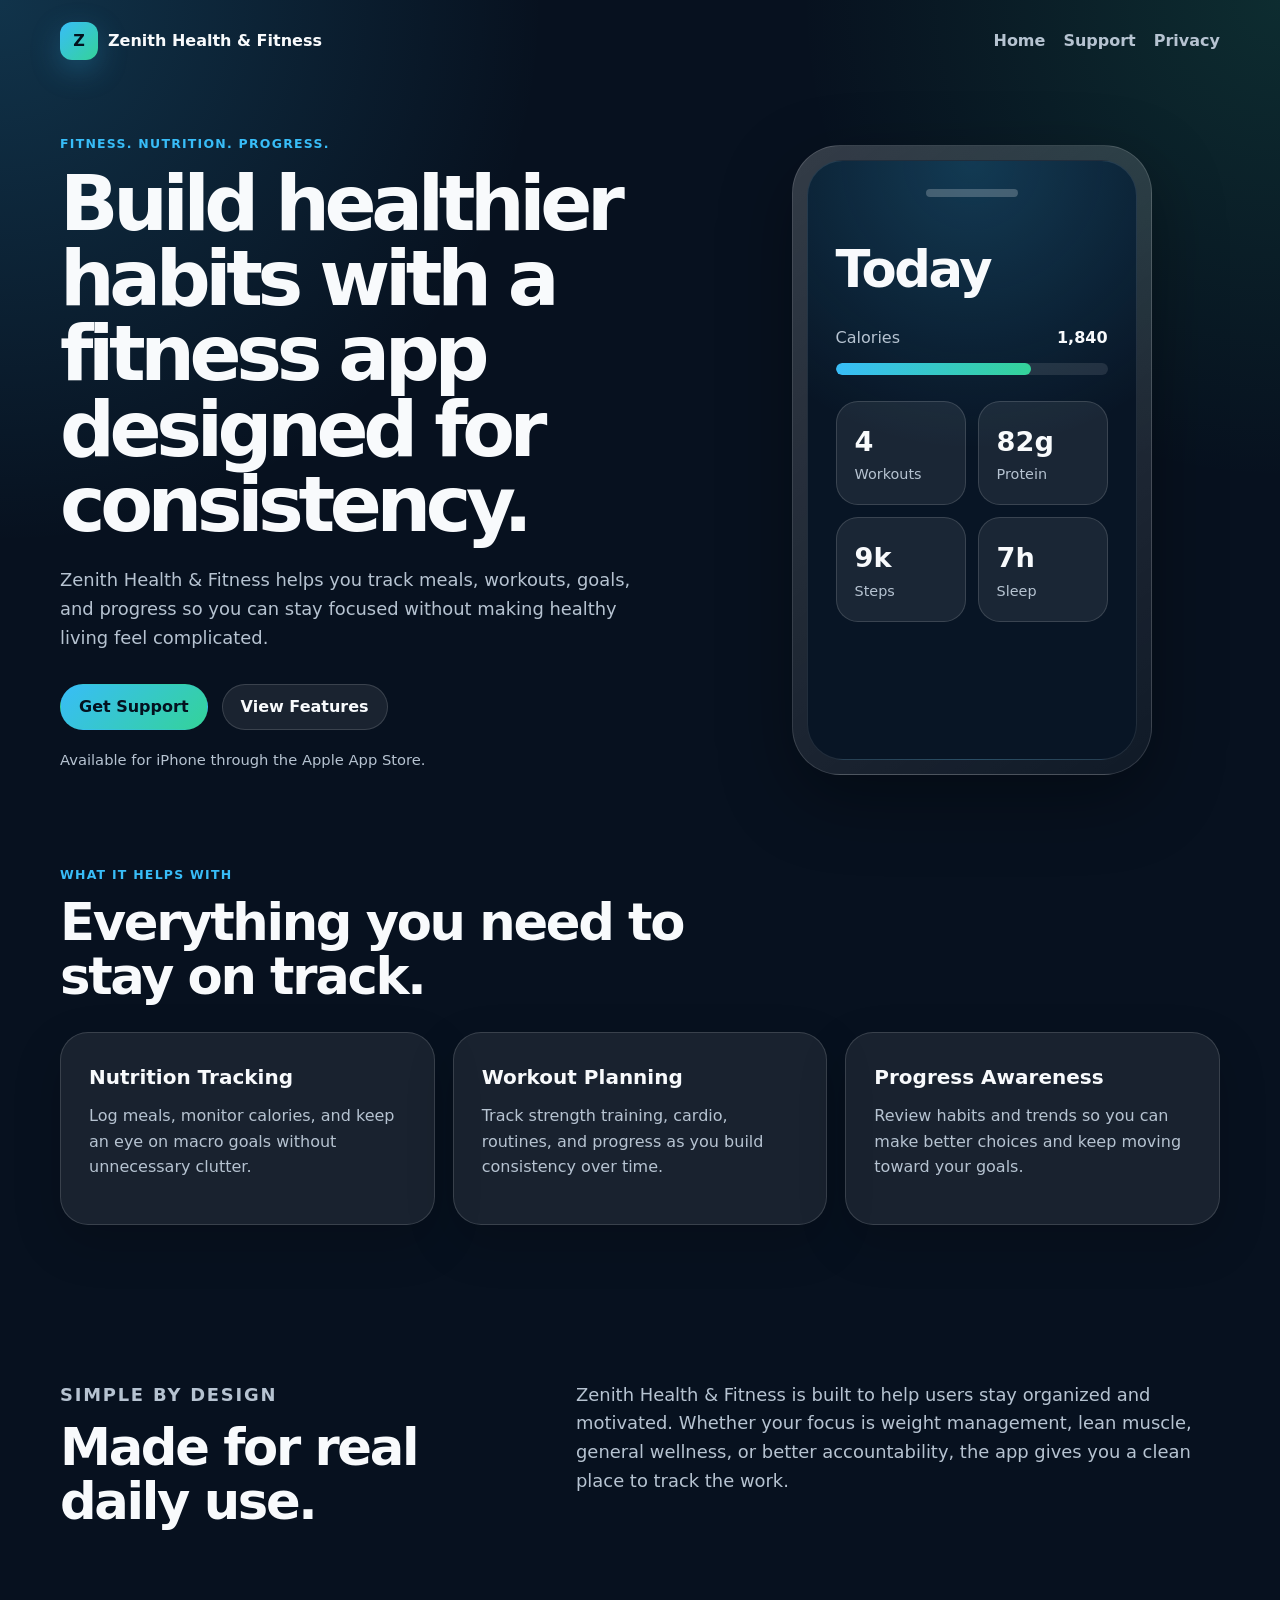
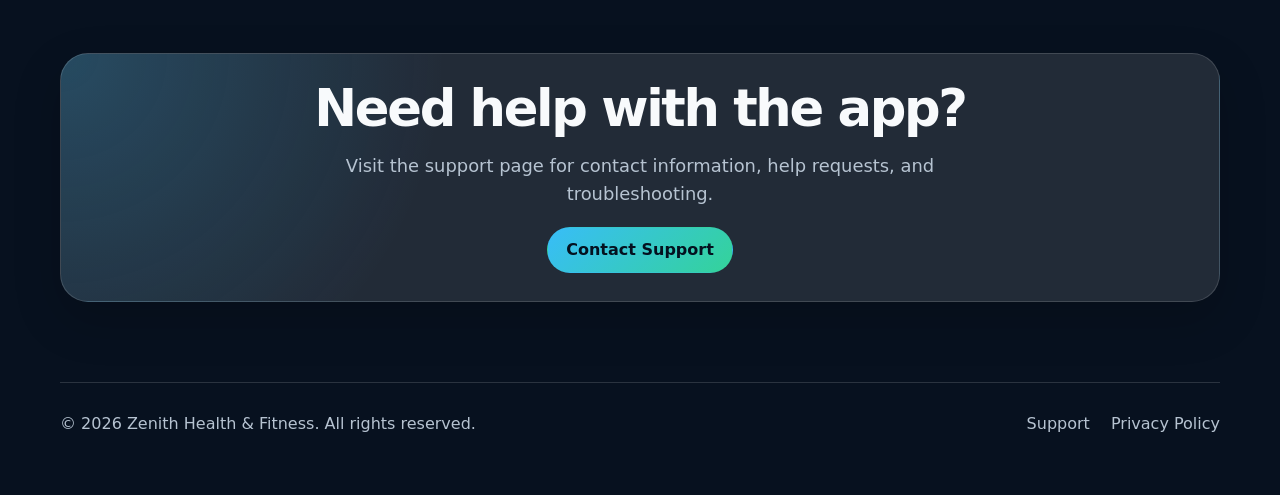
==== index.html @ 16274722 "Add files via upload" ====
<!DOCTYPE html>
<html lang="en">
<head>
  <meta charset="UTF-8" />
  <meta name="viewport" content="width=device-width, initial-scale=1.0" />
  <title>Zenith Health & Fitness | Fitness and Nutrition Tracking App</title>
  <meta name="description" content="Zenith Health & Fitness helps you track meals, workouts, habits, goals, and progress in one clean fitness and nutrition app." />
  <link rel="stylesheet" href="styles.css" />
</head>
<body>
  <header class="site-header">
    <a class="brand" href="index.html">
      <span class="brand-mark">Z</span>
      <span>Zenith Health & Fitness</span>
    </a>

    <nav class="nav">
      <a href="index.html">Home</a>
      <a href="support.html">Support</a>
      <a href="privacy.html">Privacy</a>
    </nav>
  </header>

  <main>
    <section class="hero">
      <div class="hero-content">
        <p class="eyebrow">Fitness. Nutrition. Progress.</p>
        <h1>Build healthier habits with a fitness app designed for consistency.</h1>
        <p class="hero-copy">
          Zenith Health & Fitness helps you track meals, workouts, goals, and progress so you can stay focused without making healthy living feel complicated.
        </p>

        <div class="hero-actions">
          <a class="button primary" href="support.html">Get Support</a>
          <a class="button secondary" href="#features">View Features</a>
        </div>

        <p class="small-note">Available for iPhone through the Apple App Store.</p>
      </div>

      <div class="hero-card">
        <div class="phone-frame">
          <div class="phone-screen">
            <div class="app-topbar"></div>
            <h2>Today</h2>
            <div class="metric-row">
              <span>Calories</span>
              <strong>1,840</strong>
            </div>
            <div class="progress-bar"><span style="width:72%"></span></div>
            <div class="metric-grid">
              <div><strong>4</strong><span>Workouts</span></div>
              <div><strong>82g</strong><span>Protein</span></div>
              <div><strong>9k</strong><span>Steps</span></div>
              <div><strong>7h</strong><span>Sleep</span></div>
            </div>
          </div>
        </div>
      </div>
    </section>

    <section id="features" class="section">
      <div class="section-heading">
        <p class="eyebrow">What it helps with</p>
        <h2>Everything you need to stay on track.</h2>
      </div>

      <div class="cards three">
        <article class="card">
          <h3>Nutrition Tracking</h3>
          <p>Log meals, monitor calories, and keep an eye on macro goals without unnecessary clutter.</p>
        </article>

        <article class="card">
          <h3>Workout Planning</h3>
          <p>Track strength training, cardio, routines, and progress as you build consistency over time.</p>
        </article>

        <article class="card">
          <h3>Progress Awareness</h3>
          <p>Review habits and trends so you can make better choices and keep moving toward your goals.</p>
        </article>
      </div>
    </section>

    <section class="section split">
      <div>
        <p class="eyebrow">Simple by design</p>
        <h2>Made for real daily use.</h2>
      </div>
      <p>
        Zenith Health & Fitness is built to help users stay organized and motivated. Whether your focus is weight management, lean muscle, general wellness, or better accountability, the app gives you a clean place to track the work.
      </p>
    </section>

    <section class="cta">
      <h2>Need help with the app?</h2>
      <p>Visit the support page for contact information, help requests, and troubleshooting.</p>
      <a class="button primary" href="support.html">Contact Support</a>
    </section>
  </main>

  <footer class="site-footer">
    <p>© 2026 Zenith Health & Fitness. All rights reserved.</p>
    <div>
      <a href="support.html">Support</a>
      <a href="privacy.html">Privacy Policy</a>
    </div>
  </footer>
</body>
</html>
---- styles.css ----
:root {
  --bg: #07111f;
  --bg-soft: #0d1b2d;
  --panel: rgba(255, 255, 255, 0.075);
  --panel-strong: rgba(255, 255, 255, 0.11);
  --text: #f8fafc;
  --muted: #b6c3d1;
  --line: rgba(255, 255, 255, 0.14);
  --accent: #38bdf8;
  --accent-strong: #0ea5e9;
  --green: #34d399;
  --shadow: 0 24px 70px rgba(0, 0, 0, 0.35);
}

* {
  box-sizing: border-box;
}

html {
  scroll-behavior: smooth;
}

body {
  margin: 0;
  font-family: Inter, ui-sans-serif, system-ui, -apple-system, BlinkMacSystemFont, "Segoe UI", sans-serif;
  background:
    radial-gradient(circle at top left, rgba(56, 189, 248, 0.2), transparent 34rem),
    radial-gradient(circle at top right, rgba(52, 211, 153, 0.14), transparent 30rem),
    var(--bg);
  color: var(--text);
  line-height: 1.6;
}

a {
  color: inherit;
}

.site-header {
  width: min(1160px, calc(100% - 32px));
  margin: 0 auto;
  padding: 22px 0;
  display: flex;
  justify-content: space-between;
  align-items: center;
}

.brand {
  display: inline-flex;
  align-items: center;
  gap: 10px;
  font-weight: 800;
  text-decoration: none;
}

.brand-mark {
  width: 38px;
  height: 38px;
  display: grid;
  place-items: center;
  border-radius: 12px;
  background: linear-gradient(135deg, var(--accent), var(--green));
  color: #03111d;
  box-shadow: 0 10px 30px rgba(56, 189, 248, 0.25);
}

.nav {
  display: flex;
  align-items: center;
  gap: 18px;
}

.nav a {
  color: var(--muted);
  text-decoration: none;
  font-weight: 650;
}

.nav a:hover {
  color: var(--text);
}

.hero {
  width: min(1160px, calc(100% - 32px));
  margin: 52px auto 0;
  min-height: 640px;
  display: grid;
  grid-template-columns: 1.1fr 0.9fr;
  gap: 56px;
  align-items: center;
}

.eyebrow {
  margin: 0 0 12px;
  color: var(--accent);
  font-weight: 800;
  letter-spacing: 0.1em;
  text-transform: uppercase;
  font-size: 0.78rem;
}

h1,
h2,
h3,
p {
  margin-top: 0;
}

h1 {
  font-size: clamp(2.6rem, 6vw, 5rem);
  line-height: 0.98;
  letter-spacing: -0.07em;
  margin-bottom: 24px;
}

h2 {
  font-size: clamp(2rem, 4vw, 3.2rem);
  line-height: 1.05;
  letter-spacing: -0.045em;
  margin-bottom: 16px;
}

h3 {
  font-size: 1.25rem;
  margin-bottom: 10px;
}

.hero-copy,
.page-header p,
.split p,
.cta p {
  color: var(--muted);
  font-size: 1.12rem;
  max-width: 680px;
}

.hero-actions {
  display: flex;
  gap: 14px;
  flex-wrap: wrap;
  margin: 32px 0 18px;
}

.button {
  display: inline-flex;
  align-items: center;
  justify-content: center;
  min-height: 46px;
  padding: 0 18px;
  border-radius: 999px;
  text-decoration: none;
  font-weight: 800;
  border: 1px solid transparent;
}

.button.primary {
  background: linear-gradient(135deg, var(--accent), var(--green));
  color: #04111f;
}

.button.secondary {
  background: rgba(255, 255, 255, 0.08);
  border-color: var(--line);
  color: var(--text);
}

.small-note {
  color: var(--muted);
  font-size: 0.92rem;
}

.hero-card {
  display: flex;
  justify-content: center;
}

.phone-frame {
  width: min(360px, 100%);
  border-radius: 48px;
  padding: 14px;
  background: linear-gradient(145deg, rgba(255,255,255,0.18), rgba(255,255,255,0.04));
  border: 1px solid var(--line);
  box-shadow: var(--shadow);
}

.phone-screen {
  min-height: 600px;
  border-radius: 36px;
  padding: 28px;
  background:
    radial-gradient(circle at top, rgba(56, 189, 248, 0.22), transparent 18rem),
    #081525;
  border: 1px solid rgba(255, 255, 255, 0.1);
}

.app-topbar {
  width: 92px;
  height: 8px;
  border-radius: 999px;
  margin: 0 auto 46px;
  background: rgba(255, 255, 255, 0.22);
}

.metric-row {
  display: flex;
  justify-content: space-between;
  color: var(--muted);
  margin-top: 28px;
}

.metric-row strong {
  color: var(--text);
}

.progress-bar {
  height: 12px;
  border-radius: 999px;
  overflow: hidden;
  background: rgba(255, 255, 255, 0.1);
  margin: 12px 0 26px;
}

.progress-bar span {
  display: block;
  height: 100%;
  border-radius: inherit;
  background: linear-gradient(90deg, var(--accent), var(--green));
}

.metric-grid {
  display: grid;
  grid-template-columns: repeat(2, 1fr);
  gap: 12px;
}

.metric-grid div {
  background: rgba(255, 255, 255, 0.075);
  border: 1px solid var(--line);
  border-radius: 22px;
  padding: 18px;
}

.metric-grid strong,
.metric-grid span {
  display: block;
}

.metric-grid strong {
  font-size: 1.7rem;
}

.metric-grid span {
  color: var(--muted);
  font-size: 0.9rem;
}

.section,
.page {
  width: min(1160px, calc(100% - 32px));
  margin: 0 auto;
}

.section {
  padding: 78px 0;
}

.section-heading {
  max-width: 720px;
  margin-bottom: 28px;
}

.cards {
  display: grid;
  gap: 18px;
}

.cards.three {
  grid-template-columns: repeat(3, 1fr);
}

.cards.two {
  grid-template-columns: repeat(2, 1fr);
}

.card,
.legal-card,
.cta {
  background: var(--panel);
  border: 1px solid var(--line);
  border-radius: 28px;
  padding: 28px;
  box-shadow: 0 18px 48px rgba(0, 0, 0, 0.18);
}

.card p,
.legal-card p,
.card li {
  color: var(--muted);
}

.split {
  display: grid;
  grid-template-columns: 0.85fr 1.15fr;
  gap: 40px;
  align-items: start;
}

.cta {
  width: min(1160px, calc(100% - 32px));
  margin: 30px auto 80px;
  text-align: center;
  background:
    radial-gradient(circle at top left, rgba(56, 189, 248, 0.22), transparent 24rem),
    var(--panel-strong);
}

.cta p {
  margin-left: auto;
  margin-right: auto;
}

.site-footer {
  width: min(1160px, calc(100% - 32px));
  margin: 0 auto;
  padding: 28px 0 42px;
  border-top: 1px solid var(--line);
  display: flex;
  justify-content: space-between;
  gap: 18px;
  color: var(--muted);
}

.site-footer a {
  color: var(--muted);
  text-decoration: none;
  margin-left: 16px;
}

.page {
  padding: 70px 0 90px;
}

.page-header {
  max-width: 800px;
  margin-bottom: 32px;
}

.clean-list {
  padding-left: 20px;
}

.faq {
  display: grid;
  gap: 12px;
}

details {
  background: var(--panel);
  border: 1px solid var(--line);
  border-radius: 18px;
  padding: 18px 20px;
}

summary {
  cursor: pointer;
  font-weight: 800;
}

details p {
  color: var(--muted);
  margin: 12px 0 0;
}

.legal-card {
  max-width: 900px;
}

.legal-card h2 {
  font-size: 1.45rem;
  letter-spacing: -0.02em;
  margin-top: 28px;
}

.legal-card h2:first-child {
  margin-top: 0;
}

@media (max-width: 850px) {
  .site-header,
  .site-footer {
    align-items: flex-start;
    flex-direction: column;
  }

  .nav {
    flex-wrap: wrap;
  }

  .hero,
  .split,
  .cards.three,
  .cards.two {
    grid-template-columns: 1fr;
  }

  .hero {
    margin-top: 28px;
    min-height: auto;
  }

  .phone-screen {
    min-height: 520px;
  }

  .section {
    padding: 52px 0;
  }

  .site-footer a {
    margin-left: 0;
    margin-right: 16px;
  }
}
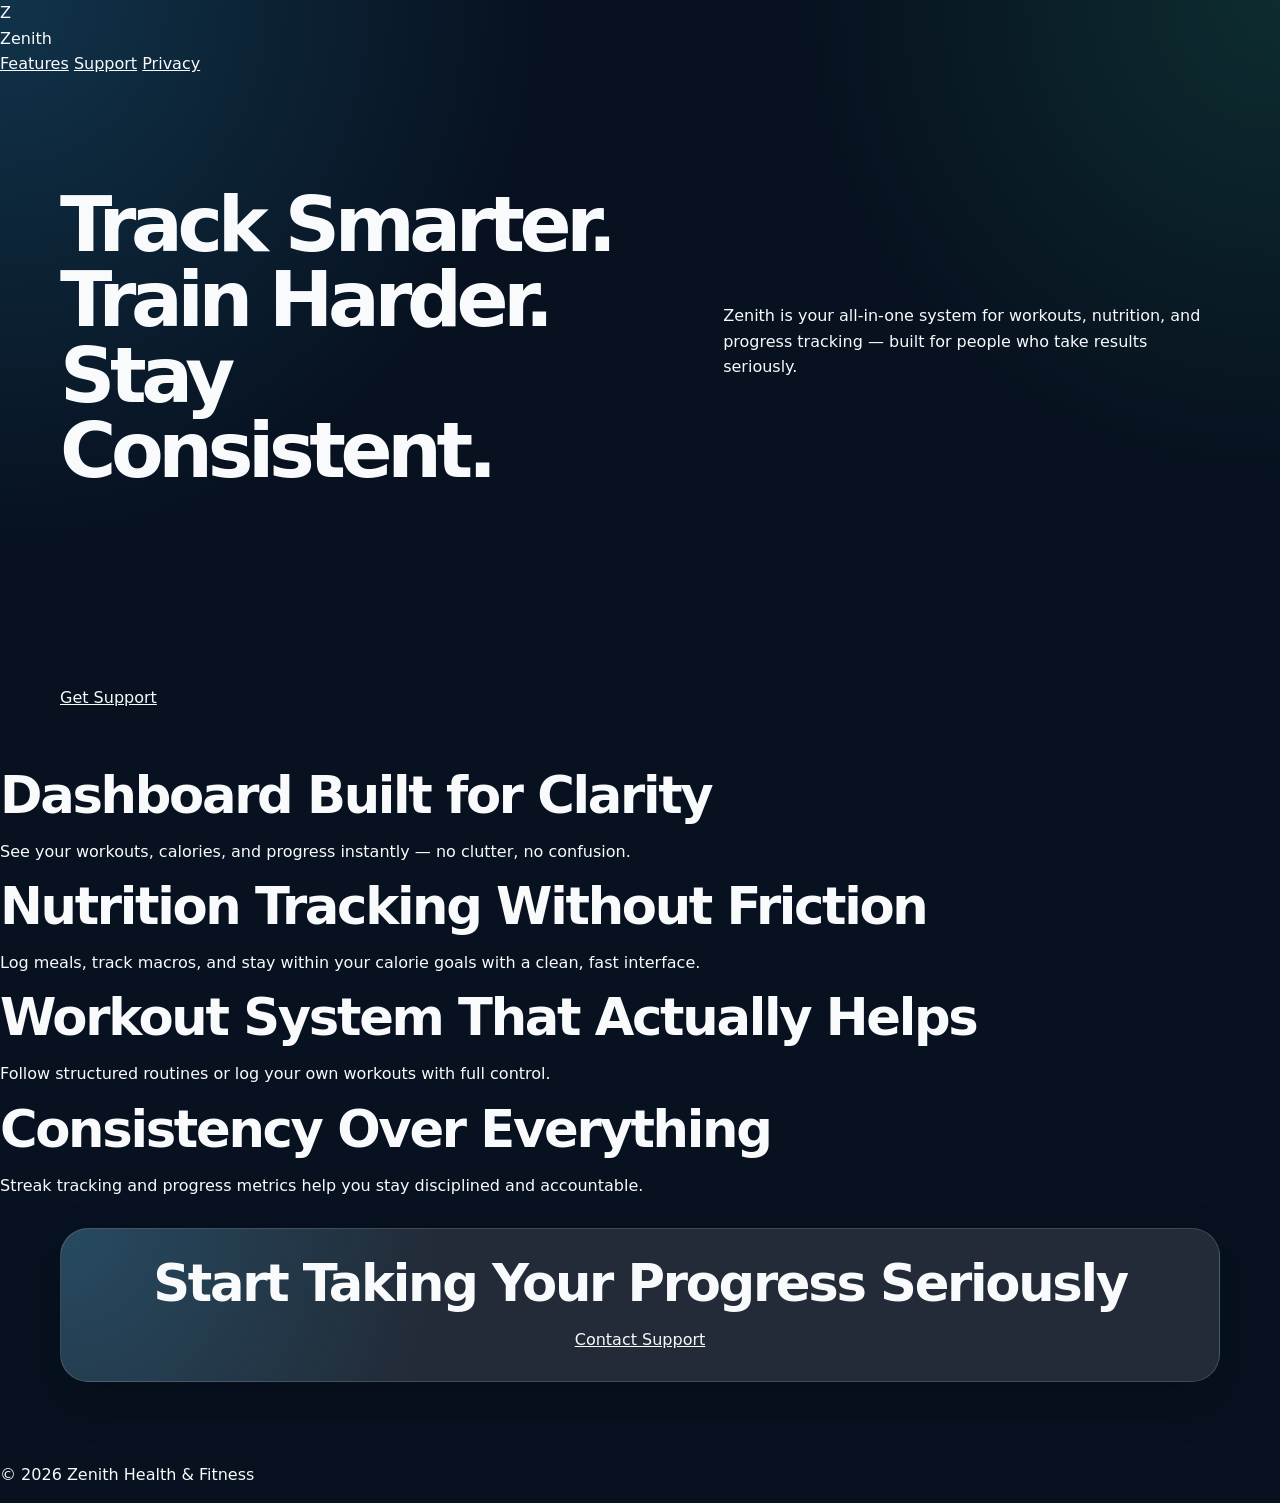
==== commit 6ef377f3: "Refactor index.html for improved layout and content Updated the HTML structure and content for bette" ====
--- a/index.html
+++ b/index.html
@@ -1,111 +1,73 @@
 <!DOCTYPE html>
 <html lang="en">
 <head>
-  <meta charset="UTF-8" />
-  <meta name="viewport" content="width=device-width, initial-scale=1.0" />
-  <title>Zenith Health & Fitness | Fitness and Nutrition Tracking App</title>
-  <meta name="description" content="Zenith Health & Fitness helps you track meals, workouts, habits, goals, and progress in one clean fitness and nutrition app." />
-  <link rel="stylesheet" href="styles.css" />
+<meta charset="UTF-8">
+<meta name="viewport" content="width=device-width, initial-scale=1.0">
+<title>Zenith | Fitness & Nutrition Tracking</title>
+<link rel="stylesheet" href="styles.css">
 </head>
+
 <body>
-  <header class="site-header">
-    <a class="brand" href="index.html">
-      <span class="brand-mark">Z</span>
-      <span>Zenith Health & Fitness</span>
-    </a>
 
-    <nav class="nav">
-      <a href="index.html">Home</a>
-      <a href="support.html">Support</a>
-      <a href="privacy.html">Privacy</a>
-    </nav>
-  </header>
+<header class="header">
+  <div class="logo">
+    <div class="logo-mark">Z</div>
+    <span>Zenith</span>
+  </div>
+  <nav>
+    <a href="#features">Features</a>
+    <a href="support.html">Support</a>
+    <a href="privacy.html">Privacy</a>
+  </nav>
+</header>
 
-  <main>
-    <section class="hero">
-      <div class="hero-content">
-        <p class="eyebrow">Fitness. Nutrition. Progress.</p>
-        <h1>Build healthier habits with a fitness app designed for consistency.</h1>
-        <p class="hero-copy">
-          Zenith Health & Fitness helps you track meals, workouts, goals, and progress so you can stay focused without making healthy living feel complicated.
-        </p>
+<section class="hero">
+  <h1>Track Smarter. Train Harder. Stay Consistent.</h1>
+  <p>
+    Zenith is your all-in-one system for workouts, nutrition, and progress tracking — built for people who take results seriously.
+  </p>
 
-        <div class="hero-actions">
-          <a class="button primary" href="support.html">Get Support</a>
-          <a class="button secondary" href="#features">View Features</a>
-        </div>
+  <div class="hero-buttons">
+    <a class="btn primary" href="support.html">Get Support</a>
+  </div>
+</section>
 
-        <p class="small-note">Available for iPhone through the Apple App Store.</p>
-      </div>
+<section class="feature">
+  <h2>Dashboard Built for Clarity</h2>
+  <p>
+    See your workouts, calories, and progress instantly — no clutter, no confusion.
+  </p>
+</section>
 
-      <div class="hero-card">
-        <div class="phone-frame">
-          <div class="phone-screen">
-            <div class="app-topbar"></div>
-            <h2>Today</h2>
-            <div class="metric-row">
-              <span>Calories</span>
-              <strong>1,840</strong>
-            </div>
-            <div class="progress-bar"><span style="width:72%"></span></div>
-            <div class="metric-grid">
-              <div><strong>4</strong><span>Workouts</span></div>
-              <div><strong>82g</strong><span>Protein</span></div>
-              <div><strong>9k</strong><span>Steps</span></div>
-              <div><strong>7h</strong><span>Sleep</span></div>
-            </div>
-          </div>
-        </div>
-      </div>
-    </section>
+<section class="feature">
+  <h2>Nutrition Tracking Without Friction</h2>
+  <p>
+    Log meals, track macros, and stay within your calorie goals with a clean, fast interface.
+  </p>
+</section>
 
-    <section id="features" class="section">
-      <div class="section-heading">
-        <p class="eyebrow">What it helps with</p>
-        <h2>Everything you need to stay on track.</h2>
-      </div>
+<section class="feature">
+  <h2>Workout System That Actually Helps</h2>
+  <p>
+    Follow structured routines or log your own workouts with full control.
+  </p>
+</section>
 
-      <div class="cards three">
-        <article class="card">
-          <h3>Nutrition Tracking</h3>
-          <p>Log meals, monitor calories, and keep an eye on macro goals without unnecessary clutter.</p>
-        </article>
+<section class="feature">
+  <h2>Consistency Over Everything</h2>
+  <p>
+    Streak tracking and progress metrics help you stay disciplined and accountable.
+  </p>
+</section>
 
-        <article class="card">
-          <h3>Workout Planning</h3>
-          <p>Track strength training, cardio, routines, and progress as you build consistency over time.</p>
-        </article>
+<section class="cta">
+  <h2>Start Taking Your Progress Seriously</h2>
+  <a class="btn primary" href="support.html">Contact Support</a>
+</section>
 
-        <article class="card">
-          <h3>Progress Awareness</h3>
-          <p>Review habits and trends so you can make better choices and keep moving toward your goals.</p>
-        </article>
-      </div>
-    </section>
+<footer>
+  <p>© 2026 Zenith Health & Fitness</p>
+</footer>
 
-    <section class="section split">
-      <div>
-        <p class="eyebrow">Simple by design</p>
-        <h2>Made for real daily use.</h2>
-      </div>
-      <p>
-        Zenith Health & Fitness is built to help users stay organized and motivated. Whether your focus is weight management, lean muscle, general wellness, or better accountability, the app gives you a clean place to track the work.
-      </p>
-    </section>
-
-    <section class="cta">
-      <h2>Need help with the app?</h2>
-      <p>Visit the support page for contact information, help requests, and troubleshooting.</p>
-      <a class="button primary" href="support.html">Contact Support</a>
-    </section>
-  </main>
-
-  <footer class="site-footer">
-    <p>© 2026 Zenith Health & Fitness. All rights reserved.</p>
-    <div>
-      <a href="support.html">Support</a>
-      <a href="privacy.html">Privacy Policy</a>
-    </div>
-  </footer>
 </body>
 </html>
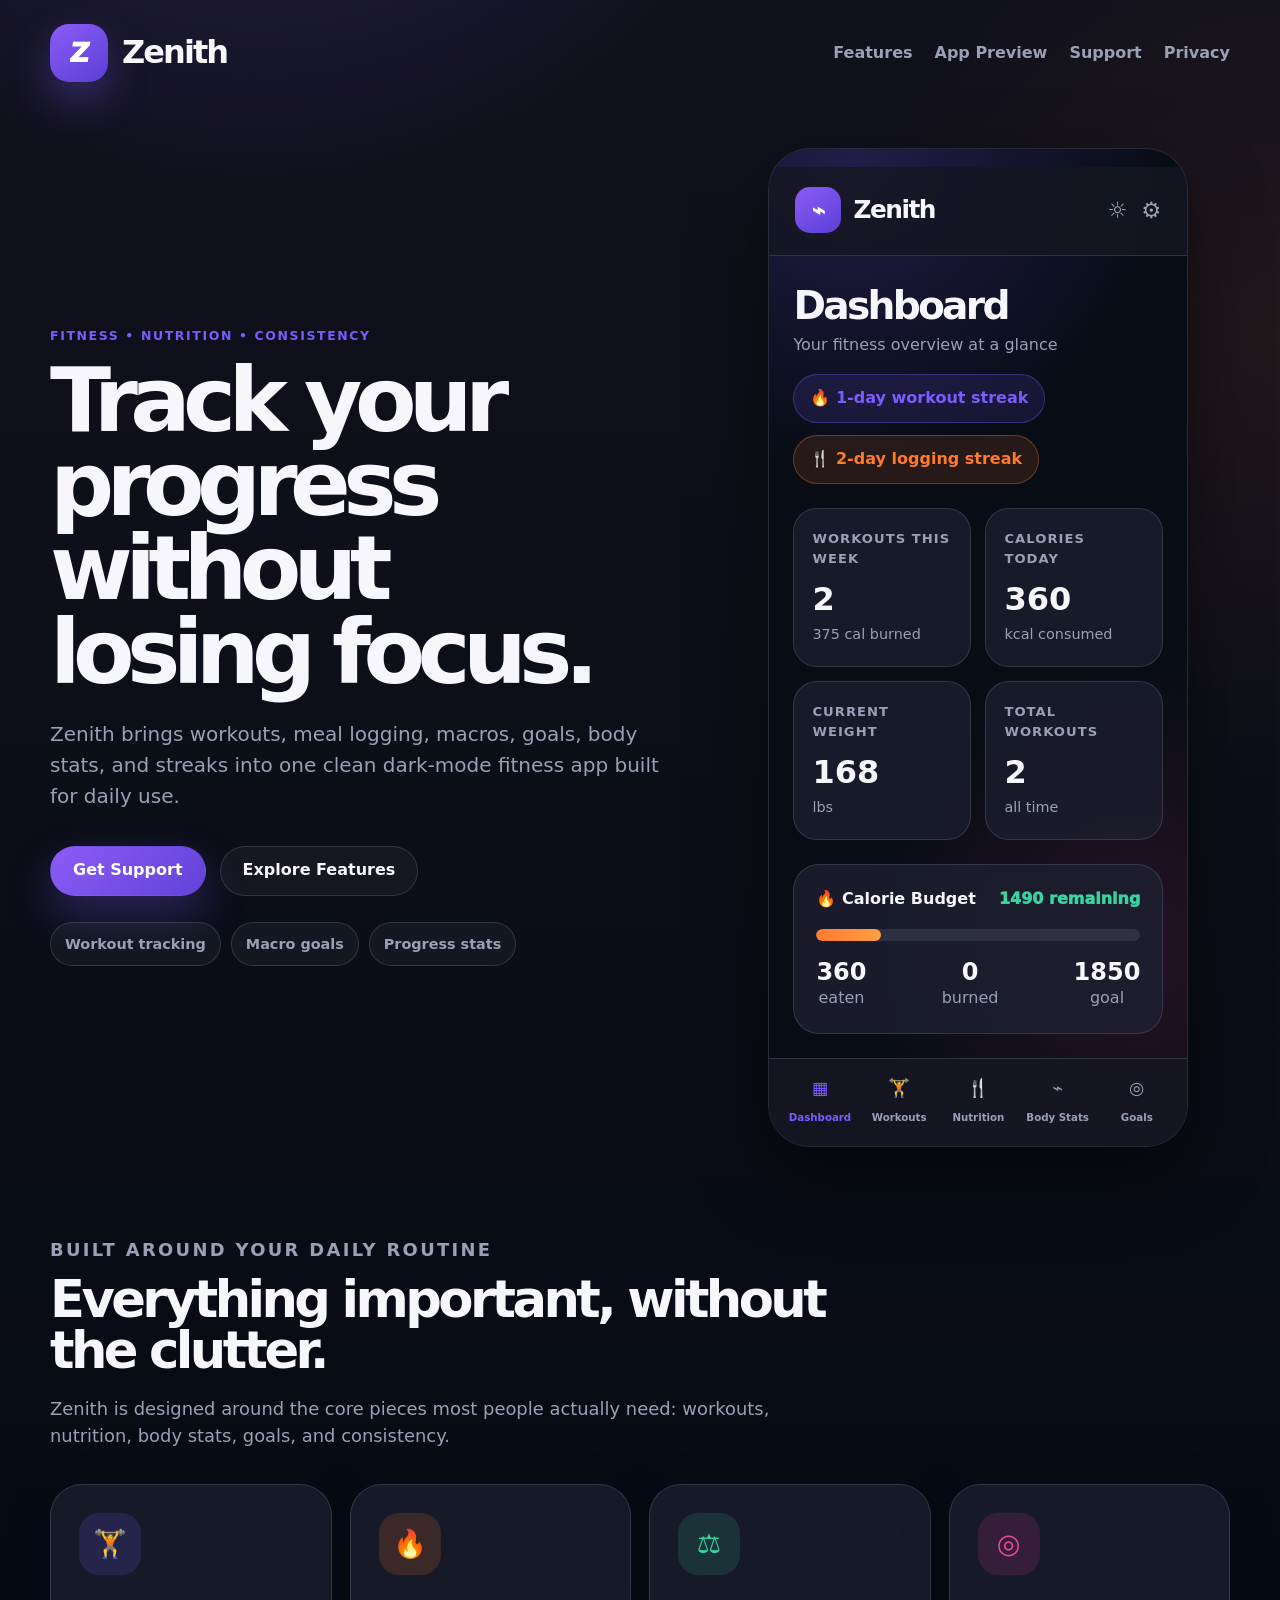
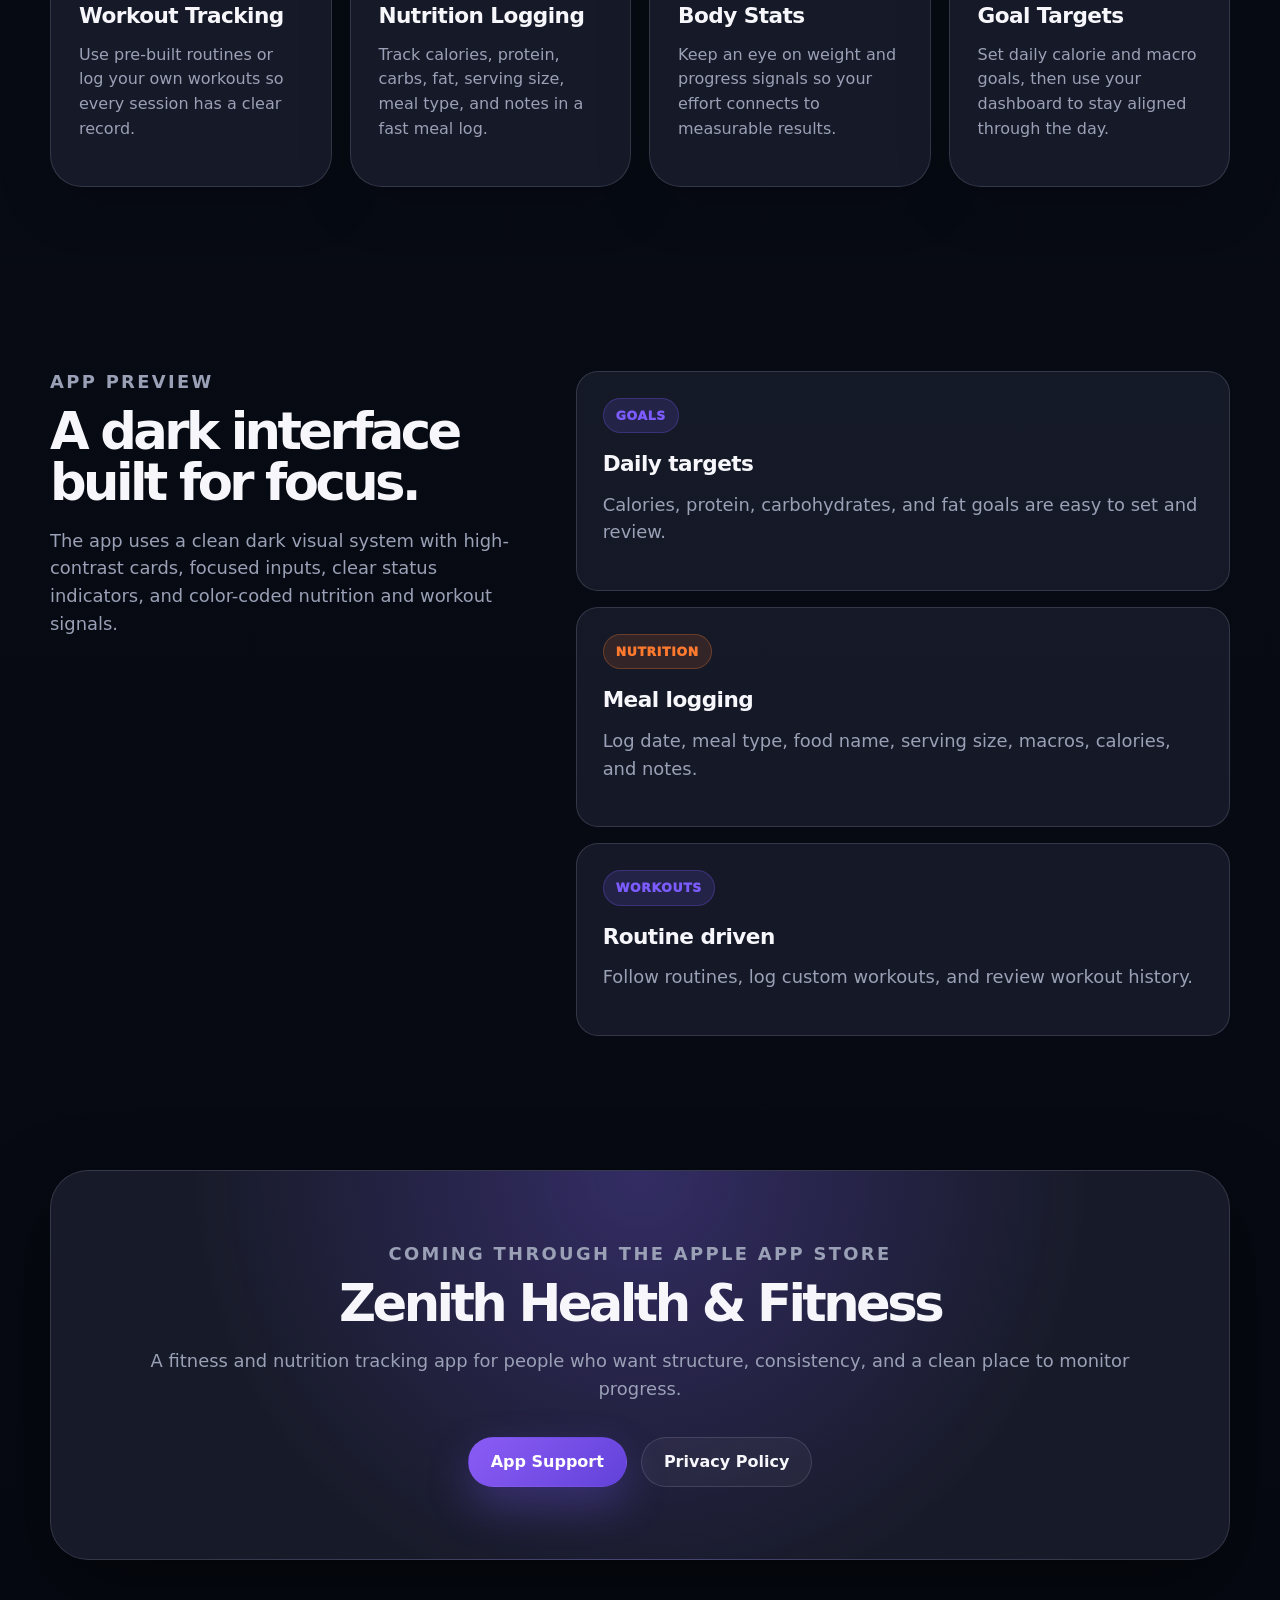
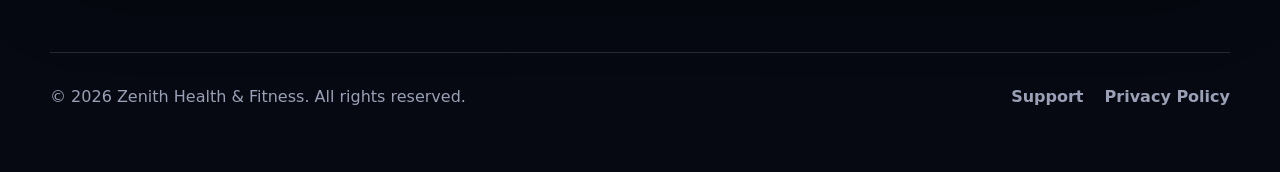
==== commit f069099a: "Add files via upload" ====
--- a/index.html
+++ b/index.html
@@ -1,73 +1,210 @@
 <!DOCTYPE html>
 <html lang="en">
 <head>
-<meta charset="UTF-8">
-<meta name="viewport" content="width=device-width, initial-scale=1.0">
-<title>Zenith | Fitness & Nutrition Tracking</title>
-<link rel="stylesheet" href="styles.css">
+  <meta charset="UTF-8" />
+  <meta name="viewport" content="width=device-width, initial-scale=1.0" />
+
+  <title>Zenith Health & Fitness | Workout, Nutrition, and Goal Tracking</title>
+  <meta name="description" content="Zenith Health & Fitness helps you track workouts, nutrition, macros, body stats, goals, and daily consistency in one focused fitness app." />
+
+  <link rel="stylesheet" href="styles.css" />
 </head>
 
 <body>
-
-<header class="header">
-  <div class="logo">
-    <div class="logo-mark">Z</div>
-    <span>Zenith</span>
-  </div>
-  <nav>
-    <a href="#features">Features</a>
-    <a href="support.html">Support</a>
-    <a href="privacy.html">Privacy</a>
-  </nav>
-</header>
-
-<section class="hero">
-  <h1>Track Smarter. Train Harder. Stay Consistent.</h1>
-  <p>
-    Zenith is your all-in-one system for workouts, nutrition, and progress tracking — built for people who take results seriously.
-  </p>
-
-  <div class="hero-buttons">
-    <a class="btn primary" href="support.html">Get Support</a>
-  </div>
-</section>
-
-<section class="feature">
-  <h2>Dashboard Built for Clarity</h2>
-  <p>
-    See your workouts, calories, and progress instantly — no clutter, no confusion.
-  </p>
-</section>
-
-<section class="feature">
-  <h2>Nutrition Tracking Without Friction</h2>
-  <p>
-    Log meals, track macros, and stay within your calorie goals with a clean, fast interface.
-  </p>
-</section>
-
-<section class="feature">
-  <h2>Workout System That Actually Helps</h2>
-  <p>
-    Follow structured routines or log your own workouts with full control.
-  </p>
-</section>
-
-<section class="feature">
-  <h2>Consistency Over Everything</h2>
-  <p>
-    Streak tracking and progress metrics help you stay disciplined and accountable.
-  </p>
-</section>
-
-<section class="cta">
-  <h2>Start Taking Your Progress Seriously</h2>
-  <a class="btn primary" href="support.html">Contact Support</a>
-</section>
-
-<footer>
-  <p>© 2026 Zenith Health & Fitness</p>
-</footer>
-
+  <header class="site-header">
+    <a class="brand" href="index.html" aria-label="Zenith Health & Fitness home">
+      <span class="brand-mark">
+        <span class="z-peak">Z</span>
+      </span>
+      <span class="brand-text">Zenith</span>
+    </a>
+
+    <nav class="nav" aria-label="Main navigation">
+      <a href="#features">Features</a>
+      <a href="#screens">App Preview</a>
+      <a href="support.html">Support</a>
+      <a href="privacy.html">Privacy</a>
+    </nav>
+  </header>
+
+  <main>
+    <section class="hero">
+      <div class="hero-copy">
+        <p class="eyebrow">Fitness • Nutrition • Consistency</p>
+        <h1>Track your progress without losing focus.</h1>
+        <p class="lead">
+          Zenith brings workouts, meal logging, macros, goals, body stats, and streaks into one clean dark-mode fitness app built for daily use.
+        </p>
+
+        <div class="hero-actions">
+          <a class="button primary" href="support.html">Get Support</a>
+          <a class="button secondary" href="#features">Explore Features</a>
+        </div>
+
+        <div class="trust-row">
+          <span>Workout tracking</span>
+          <span>Macro goals</span>
+          <span>Progress stats</span>
+        </div>
+      </div>
+
+      <div class="phone-showcase" aria-label="Zenith app dashboard preview">
+        <div class="phone">
+          <div class="phone-status"></div>
+
+          <div class="app-header">
+            <div class="mini-brand">
+              <span class="mini-icon">⌁</span>
+              <strong>Zenith</strong>
+            </div>
+            <div class="header-icons">
+              <span>☼</span>
+              <span>⚙</span>
+            </div>
+          </div>
+
+          <div class="screen-section">
+            <h2>Dashboard</h2>
+            <p>Your fitness overview at a glance</p>
+
+            <div class="streak purple">🔥 1-day workout streak</div>
+            <div class="streak orange">🍴 2-day logging streak</div>
+
+            <div class="metric-grid">
+              <article class="metric-card">
+                <span>WORKOUTS THIS WEEK</span>
+                <strong>2</strong>
+                <small>375 cal burned</small>
+              </article>
+              <article class="metric-card">
+                <span>CALORIES TODAY</span>
+                <strong>360</strong>
+                <small>kcal consumed</small>
+              </article>
+              <article class="metric-card">
+                <span>CURRENT WEIGHT</span>
+                <strong>168</strong>
+                <small>lbs</small>
+              </article>
+              <article class="metric-card">
+                <span>TOTAL WORKOUTS</span>
+                <strong>2</strong>
+                <small>all time</small>
+              </article>
+            </div>
+
+            <div class="budget-card">
+              <div class="budget-top">
+                <strong>🔥 Calorie Budget</strong>
+                <span>1490 remaining</span>
+              </div>
+              <div class="progress-track">
+                <span style="width: 20%"></span>
+              </div>
+              <div class="budget-values">
+                <span><strong>360</strong> eaten</span>
+                <span><strong>0</strong> burned</span>
+                <span><strong>1850</strong> goal</span>
+              </div>
+            </div>
+          </div>
+
+          <div class="bottom-nav">
+            <span class="active">▦<small>Dashboard</small></span>
+            <span>🏋<small>Workouts</small></span>
+            <span>🍴<small>Nutrition</small></span>
+            <span>⌁<small>Body Stats</small></span>
+            <span>◎<small>Goals</small></span>
+          </div>
+        </div>
+      </div>
+    </section>
+
+    <section id="features" class="section">
+      <div class="section-heading">
+        <p class="eyebrow">Built around your daily routine</p>
+        <h2>Everything important, without the clutter.</h2>
+        <p>
+          Zenith is designed around the core pieces most people actually need: workouts, nutrition, body stats, goals, and consistency.
+        </p>
+      </div>
+
+      <div class="feature-grid">
+        <article class="feature-card purple-card">
+          <div class="feature-icon">🏋</div>
+          <h3>Workout Tracking</h3>
+          <p>Use pre-built routines or log your own workouts so every session has a clear record.</p>
+        </article>
+
+        <article class="feature-card orange-card">
+          <div class="feature-icon">🔥</div>
+          <h3>Nutrition Logging</h3>
+          <p>Track calories, protein, carbs, fat, serving size, meal type, and notes in a fast meal log.</p>
+        </article>
+
+        <article class="feature-card green-card">
+          <div class="feature-icon">⚖</div>
+          <h3>Body Stats</h3>
+          <p>Keep an eye on weight and progress signals so your effort connects to measurable results.</p>
+        </article>
+
+        <article class="feature-card violet-card">
+          <div class="feature-icon">◎</div>
+          <h3>Goal Targets</h3>
+          <p>Set daily calorie and macro goals, then use your dashboard to stay aligned through the day.</p>
+        </article>
+      </div>
+    </section>
+
+    <section id="screens" class="section split-section">
+      <div>
+        <p class="eyebrow">App preview</p>
+        <h2>A dark interface built for focus.</h2>
+        <p>
+          The app uses a clean dark visual system with high-contrast cards, focused inputs, clear status indicators, and color-coded nutrition and workout signals.
+        </p>
+      </div>
+
+      <div class="screen-cards">
+        <article>
+          <span class="pill purple-pill">Goals</span>
+          <h3>Daily targets</h3>
+          <p>Calories, protein, carbohydrates, and fat goals are easy to set and review.</p>
+        </article>
+        <article>
+          <span class="pill orange-pill">Nutrition</span>
+          <h3>Meal logging</h3>
+          <p>Log date, meal type, food name, serving size, macros, calories, and notes.</p>
+        </article>
+        <article>
+          <span class="pill purple-pill">Workouts</span>
+          <h3>Routine driven</h3>
+          <p>Follow routines, log custom workouts, and review workout history.</p>
+        </article>
+      </div>
+    </section>
+
+    <section class="section app-store-section">
+      <div class="app-store-card">
+        <p class="eyebrow">Coming through the Apple App Store</p>
+        <h2>Zenith Health & Fitness</h2>
+        <p>
+          A fitness and nutrition tracking app for people who want structure, consistency, and a clean place to monitor progress.
+        </p>
+        <div class="hero-actions centered">
+          <a class="button primary" href="support.html">App Support</a>
+          <a class="button secondary" href="privacy.html">Privacy Policy</a>
+        </div>
+      </div>
+    </section>
+  </main>
+
+  <footer class="site-footer">
+    <p>© 2026 Zenith Health & Fitness. All rights reserved.</p>
+    <div>
+      <a href="support.html">Support</a>
+      <a href="privacy.html">Privacy Policy</a>
+    </div>
+  </footer>
 </body>
 </html>
--- a/styles.css
+++ b/styles.css
@@ -1,15 +1,21 @@
 :root {
-  --bg: #07111f;
-  --bg-soft: #0d1b2d;
-  --panel: rgba(255, 255, 255, 0.075);
-  --panel-strong: rgba(255, 255, 255, 0.11);
-  --text: #f8fafc;
-  --muted: #b6c3d1;
-  --line: rgba(255, 255, 255, 0.14);
-  --accent: #38bdf8;
-  --accent-strong: #0ea5e9;
-  --green: #34d399;
-  --shadow: 0 24px 70px rgba(0, 0, 0, 0.35);
+  --bg: #070b14;
+  --bg-2: #0b101d;
+  --surface: #151622;
+  --surface-2: #1d2030;
+  --surface-3: #10131f;
+  --text: #f7f7fb;
+  --muted: #9aa0b5;
+  --muted-2: #73798d;
+  --line: rgba(154, 160, 181, 0.22);
+  --purple: #7c5cff;
+  --purple-2: #4f3a93;
+  --orange: #ff7a2f;
+  --green: #39d39f;
+  --pink: #ec4899;
+  --shadow: 0 28px 80px rgba(0, 0, 0, 0.45);
+  --radius-lg: 32px;
+  --radius-md: 22px;
 }
 
 * {
@@ -22,13 +28,13 @@
 
 body {
   margin: 0;
+  background:
+    radial-gradient(circle at 20% -10%, rgba(124, 92, 255, 0.24), transparent 34rem),
+    radial-gradient(circle at 100% 10%, rgba(255, 122, 47, 0.08), transparent 28rem),
+    linear-gradient(180deg, #11111c 0%, var(--bg) 44%, #060912 100%);
+  color: var(--text);
   font-family: Inter, ui-sans-serif, system-ui, -apple-system, BlinkMacSystemFont, "Segoe UI", sans-serif;
-  background:
-    radial-gradient(circle at top left, rgba(56, 189, 248, 0.2), transparent 34rem),
-    radial-gradient(circle at top right, rgba(52, 211, 153, 0.14), transparent 30rem),
-    var(--bg);
-  color: var(--text);
-  line-height: 1.6;
+  line-height: 1.55;
 }
 
 a {
@@ -36,43 +42,56 @@
 }
 
 .site-header {
-  width: min(1160px, calc(100% - 32px));
+  width: min(1180px, calc(100% - 32px));
   margin: 0 auto;
-  padding: 22px 0;
-  display: flex;
+  padding: 24px 0;
+  display: flex;
+  align-items: center;
   justify-content: space-between;
-  align-items: center;
 }
 
 .brand {
   display: inline-flex;
   align-items: center;
-  gap: 10px;
-  font-weight: 800;
+  gap: 14px;
   text-decoration: none;
 }
 
 .brand-mark {
-  width: 38px;
-  height: 38px;
+  width: 58px;
+  height: 58px;
+  border-radius: 19px;
   display: grid;
   place-items: center;
-  border-radius: 12px;
-  background: linear-gradient(135deg, var(--accent), var(--green));
-  color: #03111d;
-  box-shadow: 0 10px 30px rgba(56, 189, 248, 0.25);
+  background: linear-gradient(145deg, #8b5cf6, #5b3fd6);
+  box-shadow: 0 18px 42px rgba(124, 92, 255, 0.32);
+}
+
+.z-peak {
+  color: #fff;
+  font-size: 1.65rem;
+  font-weight: 950;
+  letter-spacing: -0.08em;
+  transform: skew(-8deg);
+}
+
+.brand-text {
+  font-size: 2rem;
+  font-weight: 900;
+  letter-spacing: -0.06em;
 }
 
 .nav {
   display: flex;
+  gap: 22px;
   align-items: center;
-  gap: 18px;
 }
 
 .nav a {
-  color: var(--muted);
   text-decoration: none;
-  font-weight: 650;
+  color: var(--muted);
+  font-weight: 750;
+  transition: color 160ms ease;
 }
 
 .nav a:hover {
@@ -80,22 +99,23 @@
 }
 
 .hero {
-  width: min(1160px, calc(100% - 32px));
-  margin: 52px auto 0;
-  min-height: 640px;
-  display: grid;
-  grid-template-columns: 1.1fr 0.9fr;
-  gap: 56px;
+  width: min(1180px, calc(100% - 32px));
+  margin: 42px auto 0;
+  display: grid;
+  grid-template-columns: minmax(0, 0.95fr) minmax(360px, 0.78fr);
+  gap: 64px;
   align-items: center;
+  min-height: 760px;
 }
 
 .eyebrow {
-  margin: 0 0 12px;
-  color: var(--accent);
-  font-weight: 800;
-  letter-spacing: 0.1em;
+  margin: 0 0 14px;
+  color: var(--purple);
+  font-size: 0.78rem;
+  line-height: 1.2;
+  font-weight: 900;
+  letter-spacing: 0.13em;
   text-transform: uppercase;
-  font-size: 0.78rem;
 }
 
 h1,
@@ -106,317 +126,611 @@
 }
 
 h1 {
-  font-size: clamp(2.6rem, 6vw, 5rem);
-  line-height: 0.98;
+  max-width: 760px;
+  margin-bottom: 24px;
+  font-size: clamp(3.2rem, 7vw, 6.6rem);
+  line-height: 0.94;
+  letter-spacing: -0.085em;
+}
+
+h2 {
+  margin-bottom: 18px;
+  font-size: clamp(2.1rem, 4vw, 4.3rem);
+  line-height: 1;
   letter-spacing: -0.07em;
-  margin-bottom: 24px;
-}
-
-h2 {
-  font-size: clamp(2rem, 4vw, 3.2rem);
-  line-height: 1.05;
-  letter-spacing: -0.045em;
-  margin-bottom: 16px;
 }
 
 h3 {
+  margin-bottom: 10px;
+  font-size: 1.35rem;
+  letter-spacing: -0.025em;
+}
+
+.lead {
+  max-width: 680px;
+  color: var(--muted);
   font-size: 1.25rem;
-  margin-bottom: 10px;
-}
-
-.hero-copy,
-.page-header p,
-.split p,
-.cta p {
-  color: var(--muted);
-  font-size: 1.12rem;
-  max-width: 680px;
 }
 
 .hero-actions {
+  margin-top: 34px;
   display: flex;
   gap: 14px;
   flex-wrap: wrap;
-  margin: 32px 0 18px;
+}
+
+.hero-actions.centered {
+  justify-content: center;
 }
 
 .button {
+  min-height: 50px;
+  padding: 0 22px;
+  border-radius: 999px;
+  display: inline-flex;
+  justify-content: center;
+  align-items: center;
+  text-decoration: none;
+  font-weight: 900;
+  border: 1px solid transparent;
+}
+
+.button.primary {
+  color: #fff;
+  background: linear-gradient(135deg, #8b5cf6, #6242d9);
+  box-shadow: 0 18px 44px rgba(124, 92, 255, 0.3);
+}
+
+.button.secondary {
+  color: var(--text);
+  background: rgba(255,255,255,0.045);
+  border-color: var(--line);
+}
+
+.trust-row {
+  margin-top: 26px;
+  display: flex;
+  flex-wrap: wrap;
+  gap: 10px;
+}
+
+.trust-row span {
+  padding: 10px 14px;
+  border-radius: 999px;
+  color: var(--muted);
+  background: rgba(255,255,255,0.045);
+  border: 1px solid var(--line);
+  font-weight: 800;
+  font-size: 0.9rem;
+}
+
+.phone-showcase {
+  display: flex;
+  justify-content: center;
+}
+
+.phone {
+  width: min(420px, 100%);
+  min-height: 820px;
+  position: relative;
+  overflow: hidden;
+  border-radius: 42px;
+  border: 1px solid rgba(154, 160, 181, 0.22);
+  background: #080c15;
+  box-shadow: var(--shadow);
+}
+
+.phone::before {
+  content: "";
+  position: absolute;
+  inset: 0;
+  background:
+    radial-gradient(circle at 20% 0%, rgba(124,92,255,0.22), transparent 20rem),
+    radial-gradient(circle at 90% 80%, rgba(236,72,153,0.12), transparent 18rem);
+  pointer-events: none;
+}
+
+.phone-status {
+  position: relative;
+  height: 18px;
+}
+
+.app-header {
+  position: relative;
+  z-index: 1;
+  padding: 20px 26px 22px;
+  display: flex;
+  justify-content: space-between;
+  align-items: center;
+  background: rgba(21, 22, 34, 0.82);
+  border-bottom: 1px solid var(--line);
+}
+
+.mini-brand {
   display: inline-flex;
   align-items: center;
-  justify-content: center;
-  min-height: 46px;
-  padding: 0 18px;
+  gap: 12px;
+}
+
+.mini-brand strong {
+  font-size: 1.55rem;
+  letter-spacing: -0.06em;
+}
+
+.mini-icon {
+  width: 46px;
+  height: 46px;
+  border-radius: 15px;
+  display: grid;
+  place-items: center;
+  background: linear-gradient(145deg, #8b5cf6, #5b3fd6);
+  color: #fff;
+  font-weight: 950;
+  font-size: 1.4rem;
+}
+
+.header-icons {
+  display: flex;
+  gap: 14px;
+  color: var(--muted);
+  font-size: 1.4rem;
+}
+
+.screen-section {
+  position: relative;
+  z-index: 1;
+  padding: 30px 24px 112px;
+}
+
+.screen-section h2 {
+  font-size: 2.45rem;
+  margin-bottom: 8px;
+}
+
+.screen-section p {
+  color: var(--muted);
+}
+
+.streak {
+  width: fit-content;
+  margin-bottom: 12px;
+  padding: 11px 16px;
   border-radius: 999px;
-  text-decoration: none;
-  font-weight: 800;
-  border: 1px solid transparent;
-}
-
-.button.primary {
-  background: linear-gradient(135deg, var(--accent), var(--green));
-  color: #04111f;
-}
-
-.button.secondary {
-  background: rgba(255, 255, 255, 0.08);
-  border-color: var(--line);
-  color: var(--text);
-}
-
-.small-note {
-  color: var(--muted);
-  font-size: 0.92rem;
-}
-
-.hero-card {
-  display: flex;
-  justify-content: center;
-}
-
-.phone-frame {
-  width: min(360px, 100%);
-  border-radius: 48px;
-  padding: 14px;
-  background: linear-gradient(145deg, rgba(255,255,255,0.18), rgba(255,255,255,0.04));
+  font-weight: 900;
+  border: 1px solid;
+}
+
+.streak.purple {
+  color: var(--purple);
+  background: rgba(124,92,255,0.13);
+  border-color: rgba(124,92,255,0.35);
+}
+
+.streak.orange {
+  color: var(--orange);
+  background: rgba(255,122,47,0.12);
+  border-color: rgba(255,122,47,0.35);
+}
+
+.metric-grid {
+  margin-top: 24px;
+  display: grid;
+  grid-template-columns: repeat(2, 1fr);
+  gap: 14px;
+}
+
+.metric-card {
+  min-height: 132px;
+  padding: 20px 18px;
+  border-radius: 24px;
+  background: rgba(29,32,48,0.74);
   border: 1px solid var(--line);
-  box-shadow: var(--shadow);
-}
-
-.phone-screen {
-  min-height: 600px;
-  border-radius: 36px;
-  padding: 28px;
-  background:
-    radial-gradient(circle at top, rgba(56, 189, 248, 0.22), transparent 18rem),
-    #081525;
-  border: 1px solid rgba(255, 255, 255, 0.1);
-}
-
-.app-topbar {
-  width: 92px;
-  height: 8px;
-  border-radius: 999px;
-  margin: 0 auto 46px;
-  background: rgba(255, 255, 255, 0.22);
-}
-
-.metric-row {
+}
+
+.metric-card span {
+  display: block;
+  color: var(--muted);
+  font-size: 0.82rem;
+  font-weight: 900;
+  letter-spacing: 0.08em;
+}
+
+.metric-card strong {
+  display: block;
+  margin-top: 14px;
+  font-size: 2rem;
+  line-height: 1;
+}
+
+.metric-card small {
+  display: block;
+  margin-top: 8px;
+  color: var(--muted);
+  font-size: 0.9rem;
+}
+
+.budget-card {
+  margin-top: 24px;
+  padding: 22px;
+  border-radius: 26px;
+  background: rgba(29,32,48,0.84);
+  border: 1px solid var(--line);
+}
+
+.budget-top {
   display: flex;
   justify-content: space-between;
-  color: var(--muted);
-  margin-top: 28px;
-}
-
-.metric-row strong {
-  color: var(--text);
-}
-
-.progress-bar {
+  gap: 16px;
+  align-items: center;
+}
+
+.budget-top span {
+  color: var(--green);
+  font-weight: 950;
+}
+
+.progress-track {
   height: 12px;
+  margin: 18px 0;
   border-radius: 999px;
   overflow: hidden;
-  background: rgba(255, 255, 255, 0.1);
-  margin: 12px 0 26px;
-}
-
-.progress-bar span {
+  background: rgba(154, 160, 181, 0.15);
+}
+
+.progress-track span {
   display: block;
   height: 100%;
   border-radius: inherit;
-  background: linear-gradient(90deg, var(--accent), var(--green));
-}
-
-.metric-grid {
-  display: grid;
-  grid-template-columns: repeat(2, 1fr);
-  gap: 12px;
-}
-
-.metric-grid div {
-  background: rgba(255, 255, 255, 0.075);
-  border: 1px solid var(--line);
-  border-radius: 22px;
-  padding: 18px;
-}
-
-.metric-grid strong,
-.metric-grid span {
+  background: linear-gradient(90deg, var(--orange), #ff9f45);
+}
+
+.budget-values {
+  display: flex;
+  justify-content: space-between;
+  color: var(--muted);
+  text-align: center;
+}
+
+.budget-values strong {
   display: block;
-}
-
-.metric-grid strong {
-  font-size: 1.7rem;
-}
-
-.metric-grid span {
-  color: var(--muted);
-  font-size: 0.9rem;
+  color: var(--text);
+  font-size: 1.5rem;
+  line-height: 1.1;
+}
+
+.bottom-nav {
+  position: absolute;
+  z-index: 2;
+  left: 0;
+  right: 0;
+  bottom: 0;
+  min-height: 88px;
+  padding: 14px 14px 18px;
+  display: grid;
+  grid-template-columns: repeat(5, 1fr);
+  gap: 6px;
+  background: rgba(21, 22, 34, 0.96);
+  border-top: 1px solid var(--line);
+}
+
+.bottom-nav span {
+  display: grid;
+  place-items: center;
+  gap: 4px;
+  color: var(--muted);
+  font-size: 1.1rem;
+}
+
+.bottom-nav small {
+  font-size: 0.64rem;
+  font-weight: 800;
+}
+
+.bottom-nav .active {
+  color: var(--purple);
 }
 
 .section,
 .page {
-  width: min(1160px, calc(100% - 32px));
+  width: min(1180px, calc(100% - 32px));
   margin: 0 auto;
 }
 
 .section {
-  padding: 78px 0;
+  padding: 92px 0;
 }
 
 .section-heading {
-  max-width: 720px;
-  margin-bottom: 28px;
-}
-
-.cards {
-  display: grid;
+  max-width: 780px;
+  margin-bottom: 34px;
+}
+
+.section-heading p,
+.split-section p,
+.app-store-card p,
+.page-header p {
+  color: var(--muted);
+  font-size: 1.12rem;
+}
+
+.feature-grid {
+  display: grid;
+  grid-template-columns: repeat(4, 1fr);
   gap: 18px;
 }
 
-.cards.three {
-  grid-template-columns: repeat(3, 1fr);
-}
-
-.cards.two {
-  grid-template-columns: repeat(2, 1fr);
-}
-
-.card,
-.legal-card,
-.cta {
-  background: var(--panel);
+.feature-card {
+  min-height: 270px;
+  padding: 28px;
+  border-radius: var(--radius-lg);
+  background: rgba(29,32,48,0.74);
   border: 1px solid var(--line);
-  border-radius: 28px;
-  padding: 28px;
-  box-shadow: 0 18px 48px rgba(0, 0, 0, 0.18);
-}
-
-.card p,
-.legal-card p,
-.card li {
-  color: var(--muted);
-}
-
-.split {
+  box-shadow: 0 18px 54px rgba(0,0,0,0.18);
+}
+
+.feature-icon {
+  width: 62px;
+  height: 62px;
+  margin-bottom: 24px;
+  border-radius: 20px;
+  display: grid;
+  place-items: center;
+  font-size: 1.7rem;
+}
+
+.feature-card p {
+  color: var(--muted);
+}
+
+.purple-card .feature-icon {
+  background: rgba(124,92,255,0.16);
+  color: var(--purple);
+}
+
+.orange-card .feature-icon {
+  background: rgba(255,122,47,0.16);
+  color: var(--orange);
+}
+
+.green-card .feature-icon {
+  background: rgba(57,211,159,0.14);
+  color: var(--green);
+}
+
+.violet-card .feature-icon {
+  background: rgba(236,72,153,0.14);
+  color: var(--pink);
+}
+
+.split-section {
   display: grid;
   grid-template-columns: 0.85fr 1.15fr;
-  gap: 40px;
+  gap: 42px;
   align-items: start;
 }
 
-.cta {
-  width: min(1160px, calc(100% - 32px));
-  margin: 30px auto 80px;
+.screen-cards {
+  display: grid;
+  gap: 16px;
+}
+
+.screen-cards article {
+  padding: 26px;
+  border-radius: var(--radius-md);
+  background: rgba(29,32,48,0.72);
+  border: 1px solid var(--line);
+}
+
+.screen-cards p {
+  color: var(--muted);
+}
+
+.pill {
+  display: inline-flex;
+  margin-bottom: 14px;
+  padding: 7px 12px;
+  border-radius: 999px;
+  font-size: 0.78rem;
+  font-weight: 950;
+  letter-spacing: 0.05em;
+  text-transform: uppercase;
+}
+
+.purple-pill {
+  color: var(--purple);
+  background: rgba(124,92,255,0.15);
+  border: 1px solid rgba(124,92,255,0.28);
+}
+
+.orange-pill {
+  color: var(--orange);
+  background: rgba(255,122,47,0.13);
+  border: 1px solid rgba(255,122,47,0.28);
+}
+
+.app-store-section {
+  padding-top: 42px;
+}
+
+.app-store-card {
+  padding: clamp(32px, 7vw, 72px);
+  border-radius: 38px;
   text-align: center;
   background:
-    radial-gradient(circle at top left, rgba(56, 189, 248, 0.22), transparent 24rem),
-    var(--panel-strong);
-}
-
-.cta p {
-  margin-left: auto;
-  margin-right: auto;
+    radial-gradient(circle at 50% 0%, rgba(124,92,255,0.28), transparent 28rem),
+    rgba(29,32,48,0.78);
+  border: 1px solid var(--line);
+  box-shadow: var(--shadow);
 }
 
 .site-footer {
-  width: min(1160px, calc(100% - 32px));
+  width: min(1180px, calc(100% - 32px));
   margin: 0 auto;
-  padding: 28px 0 42px;
+  padding: 32px 0 46px;
+  display: flex;
+  justify-content: space-between;
+  gap: 20px;
+  color: var(--muted);
   border-top: 1px solid var(--line);
-  display: flex;
-  justify-content: space-between;
-  gap: 18px;
-  color: var(--muted);
 }
 
 .site-footer a {
   color: var(--muted);
   text-decoration: none;
   margin-left: 16px;
+  font-weight: 750;
 }
 
 .page {
-  padding: 70px 0 90px;
+  padding: 72px 0 96px;
 }
 
 .page-header {
-  max-width: 800px;
-  margin-bottom: 32px;
-}
-
-.clean-list {
+  max-width: 820px;
+  margin-bottom: 34px;
+}
+
+.page-header h1 {
+  font-size: clamp(2.6rem, 6vw, 5rem);
+}
+
+.support-grid {
+  display: grid;
+  grid-template-columns: repeat(2, 1fr);
+  gap: 18px;
+}
+
+.support-card,
+.legal-card {
+  padding: 30px;
+  border-radius: var(--radius-lg);
+  background: rgba(29,32,48,0.76);
+  border: 1px solid var(--line);
+}
+
+.support-card p,
+.support-card li,
+.legal-card p {
+  color: var(--muted);
+}
+
+.support-card ul {
+  margin: 0;
   padding-left: 20px;
 }
 
-.faq {
+.faq-section {
+  width: 100%;
+  padding-bottom: 0;
+}
+
+.faq-list {
   display: grid;
   gap: 12px;
 }
 
 details {
-  background: var(--panel);
+  padding: 20px 22px;
+  border-radius: 20px;
+  background: rgba(29,32,48,0.7);
   border: 1px solid var(--line);
-  border-radius: 18px;
-  padding: 18px 20px;
 }
 
 summary {
   cursor: pointer;
-  font-weight: 800;
+  font-weight: 900;
 }
 
 details p {
-  color: var(--muted);
   margin: 12px 0 0;
+  color: var(--muted);
 }
 
 .legal-card {
-  max-width: 900px;
+  max-width: 920px;
 }
 
 .legal-card h2 {
-  font-size: 1.45rem;
-  letter-spacing: -0.02em;
-  margin-top: 28px;
+  margin-top: 32px;
+  font-size: 1.5rem;
+  letter-spacing: -0.03em;
 }
 
 .legal-card h2:first-child {
   margin-top: 0;
 }
 
-@media (max-width: 850px) {
+@media (max-width: 980px) {
+  .hero,
+  .split-section,
+  .support-grid {
+    grid-template-columns: 1fr;
+  }
+
+  .hero {
+    min-height: auto;
+    margin-top: 30px;
+  }
+
+  .feature-grid {
+    grid-template-columns: repeat(2, 1fr);
+  }
+
+  .phone {
+    min-height: 780px;
+  }
+}
+
+@media (max-width: 680px) {
   .site-header,
   .site-footer {
+    flex-direction: column;
     align-items: flex-start;
-    flex-direction: column;
   }
 
   .nav {
     flex-wrap: wrap;
-  }
-
-  .hero,
-  .split,
-  .cards.three,
-  .cards.two {
+    gap: 14px;
+  }
+
+  .brand-mark {
+    width: 50px;
+    height: 50px;
+    border-radius: 16px;
+  }
+
+  .brand-text {
+    font-size: 1.7rem;
+  }
+
+  .hero {
+    gap: 36px;
+  }
+
+  .lead {
+    font-size: 1.08rem;
+  }
+
+  .feature-grid,
+  .metric-grid {
     grid-template-columns: 1fr;
   }
 
-  .hero {
-    margin-top: 28px;
-    min-height: auto;
-  }
-
-  .phone-screen {
-    min-height: 520px;
+  .phone {
+    border-radius: 34px;
+    min-height: 900px;
+  }
+
+  .bottom-nav small {
+    display: none;
   }
 
   .section {
-    padding: 52px 0;
+    padding: 62px 0;
   }
 
   .site-footer a {
     margin-left: 0;
-    margin-right: 16px;
-  }
-}
+    margin-right: 14px;
+  }
+}
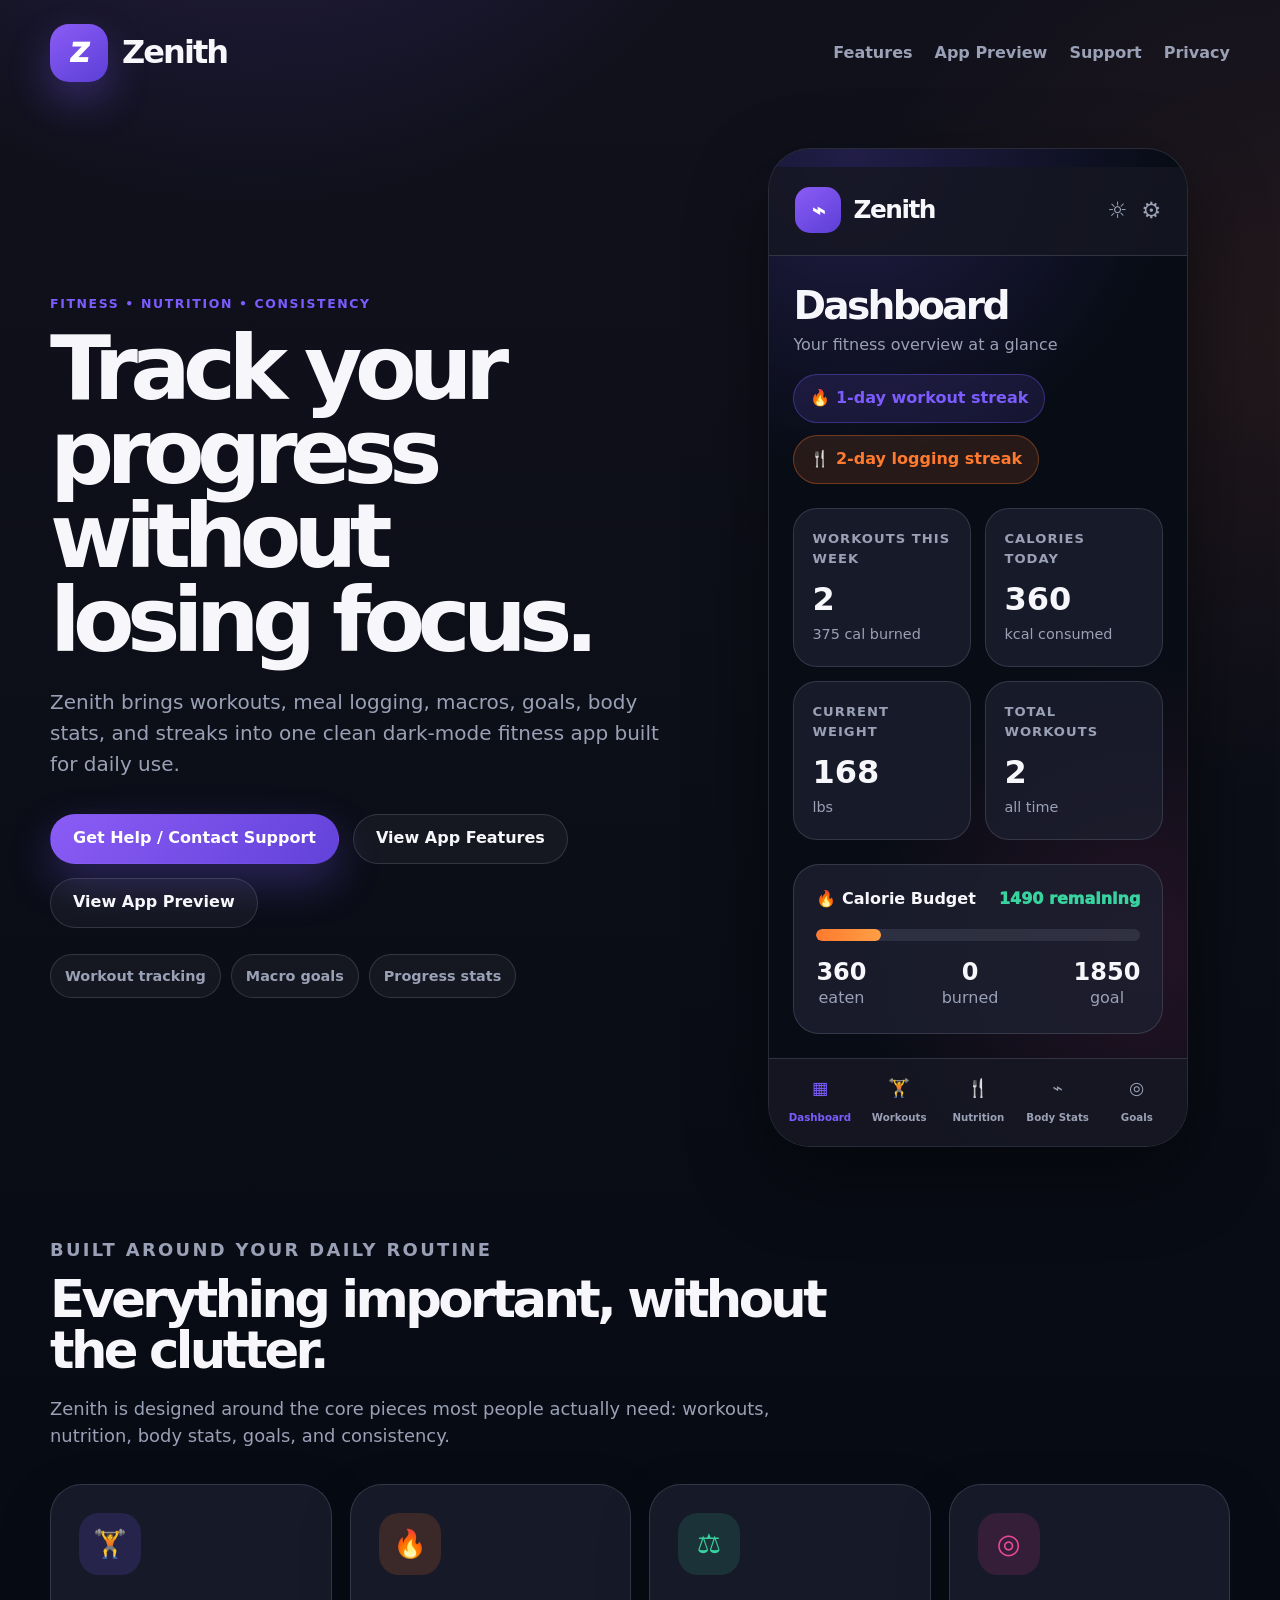
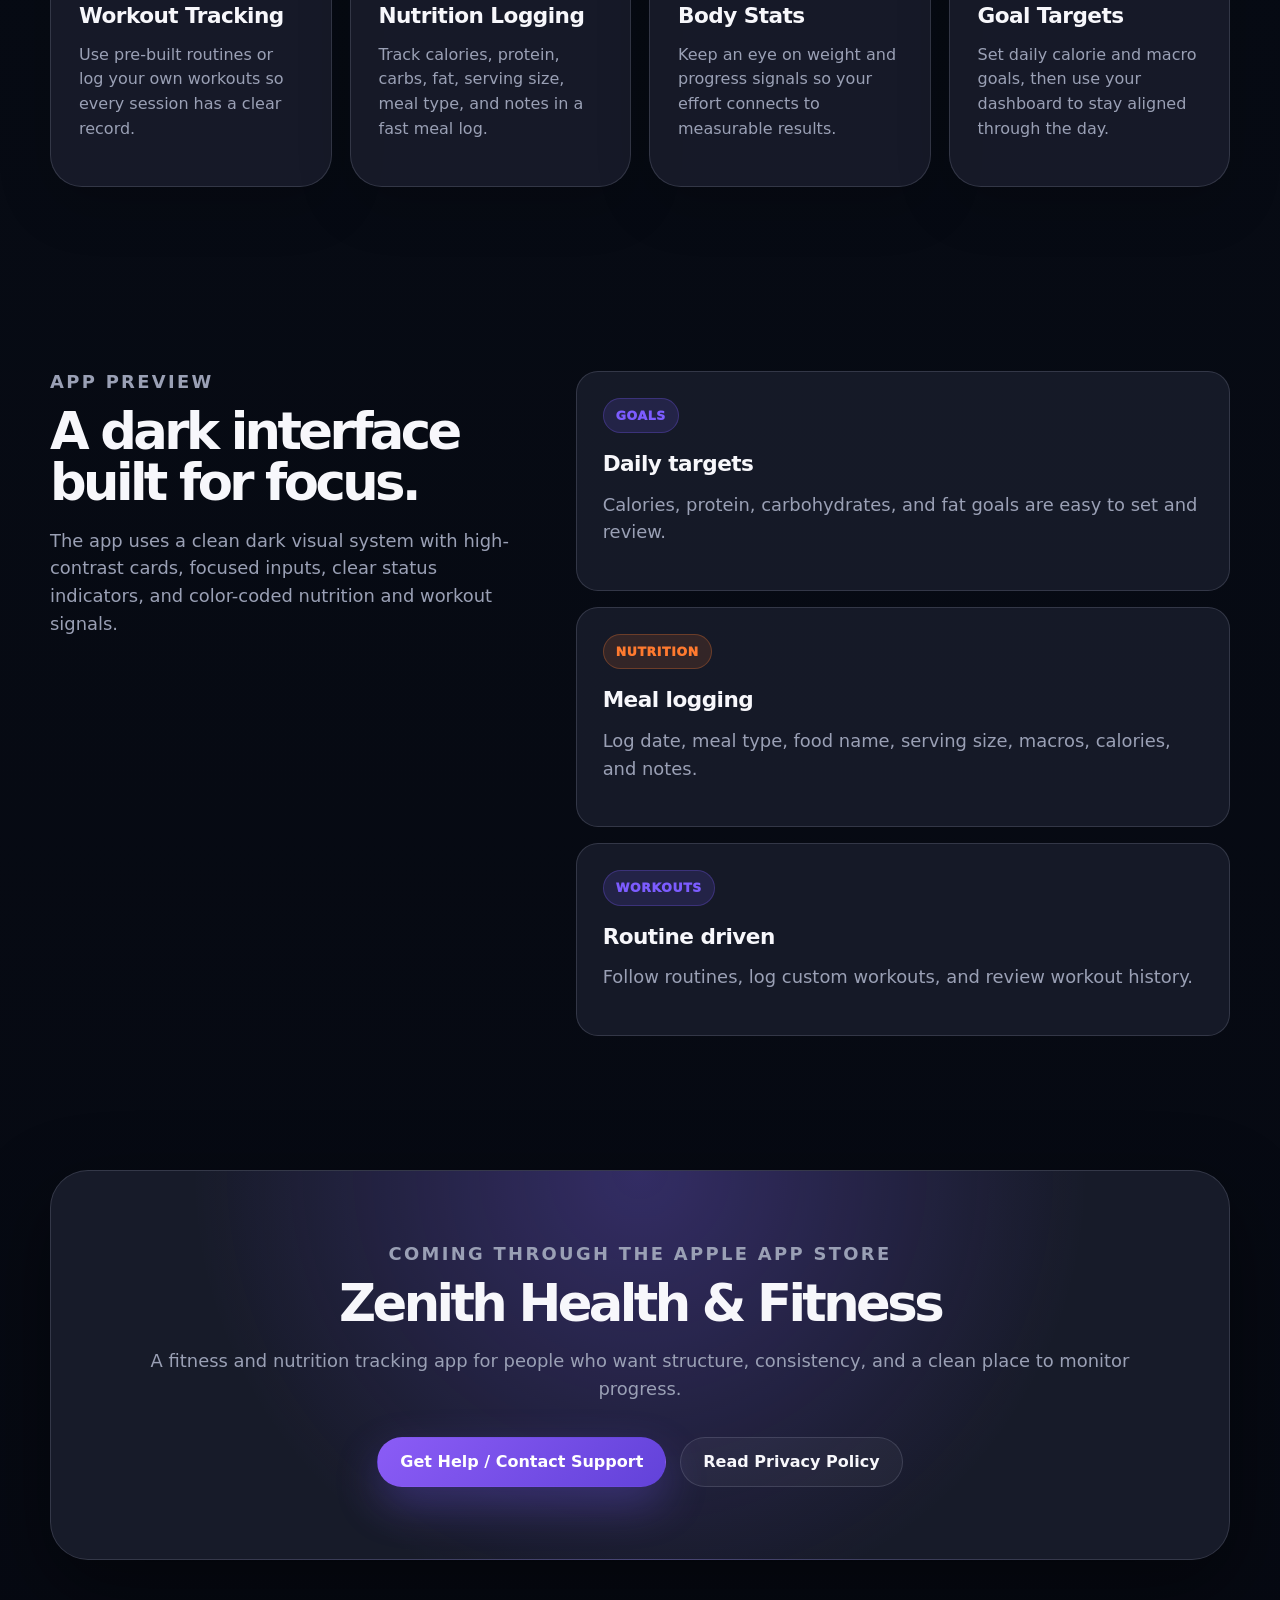
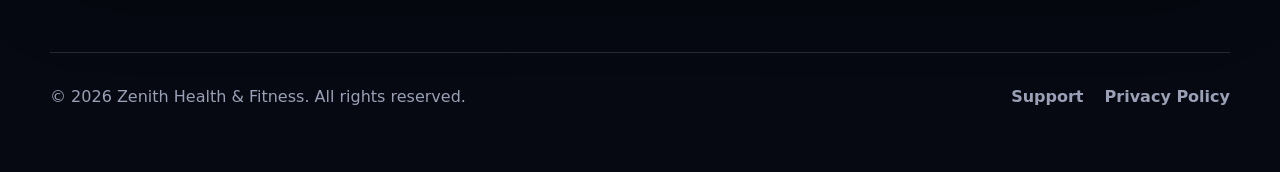
==== commit 68534c10: "Update support and feature links in index.html" ====
--- a/index.html
+++ b/index.html
@@ -37,8 +37,9 @@
         </p>
 
         <div class="hero-actions">
-          <a class="button primary" href="support.html">Get Support</a>
-          <a class="button secondary" href="#features">Explore Features</a>
+          <a class="button primary" href="support.html">Get Help / Contact Support</a>
+          <a class="button secondary" href="#features">View App Features</a>
+          <a class="button secondary" href="#screens">View App Preview</a>
         </div>
 
         <div class="trust-row">
@@ -76,16 +77,19 @@
                 <strong>2</strong>
                 <small>375 cal burned</small>
               </article>
+
               <article class="metric-card">
                 <span>CALORIES TODAY</span>
                 <strong>360</strong>
                 <small>kcal consumed</small>
               </article>
+
               <article class="metric-card">
                 <span>CURRENT WEIGHT</span>
                 <strong>168</strong>
                 <small>lbs</small>
               </article>
+
               <article class="metric-card">
                 <span>TOTAL WORKOUTS</span>
                 <strong>2</strong>
@@ -98,9 +102,11 @@
                 <strong>🔥 Calorie Budget</strong>
                 <span>1490 remaining</span>
               </div>
+
               <div class="progress-track">
                 <span style="width: 20%"></span>
               </div>
+
               <div class="budget-values">
                 <span><strong>360</strong> eaten</span>
                 <span><strong>0</strong> burned</span>
@@ -171,11 +177,13 @@
           <h3>Daily targets</h3>
           <p>Calories, protein, carbohydrates, and fat goals are easy to set and review.</p>
         </article>
+
         <article>
           <span class="pill orange-pill">Nutrition</span>
           <h3>Meal logging</h3>
           <p>Log date, meal type, food name, serving size, macros, calories, and notes.</p>
         </article>
+
         <article>
           <span class="pill purple-pill">Workouts</span>
           <h3>Routine driven</h3>
@@ -191,9 +199,10 @@
         <p>
           A fitness and nutrition tracking app for people who want structure, consistency, and a clean place to monitor progress.
         </p>
+
         <div class="hero-actions centered">
-          <a class="button primary" href="support.html">App Support</a>
-          <a class="button secondary" href="privacy.html">Privacy Policy</a>
+          <a class="button primary" href="support.html">Get Help / Contact Support</a>
+          <a class="button secondary" href="privacy.html">Read Privacy Policy</a>
         </div>
       </div>
     </section>
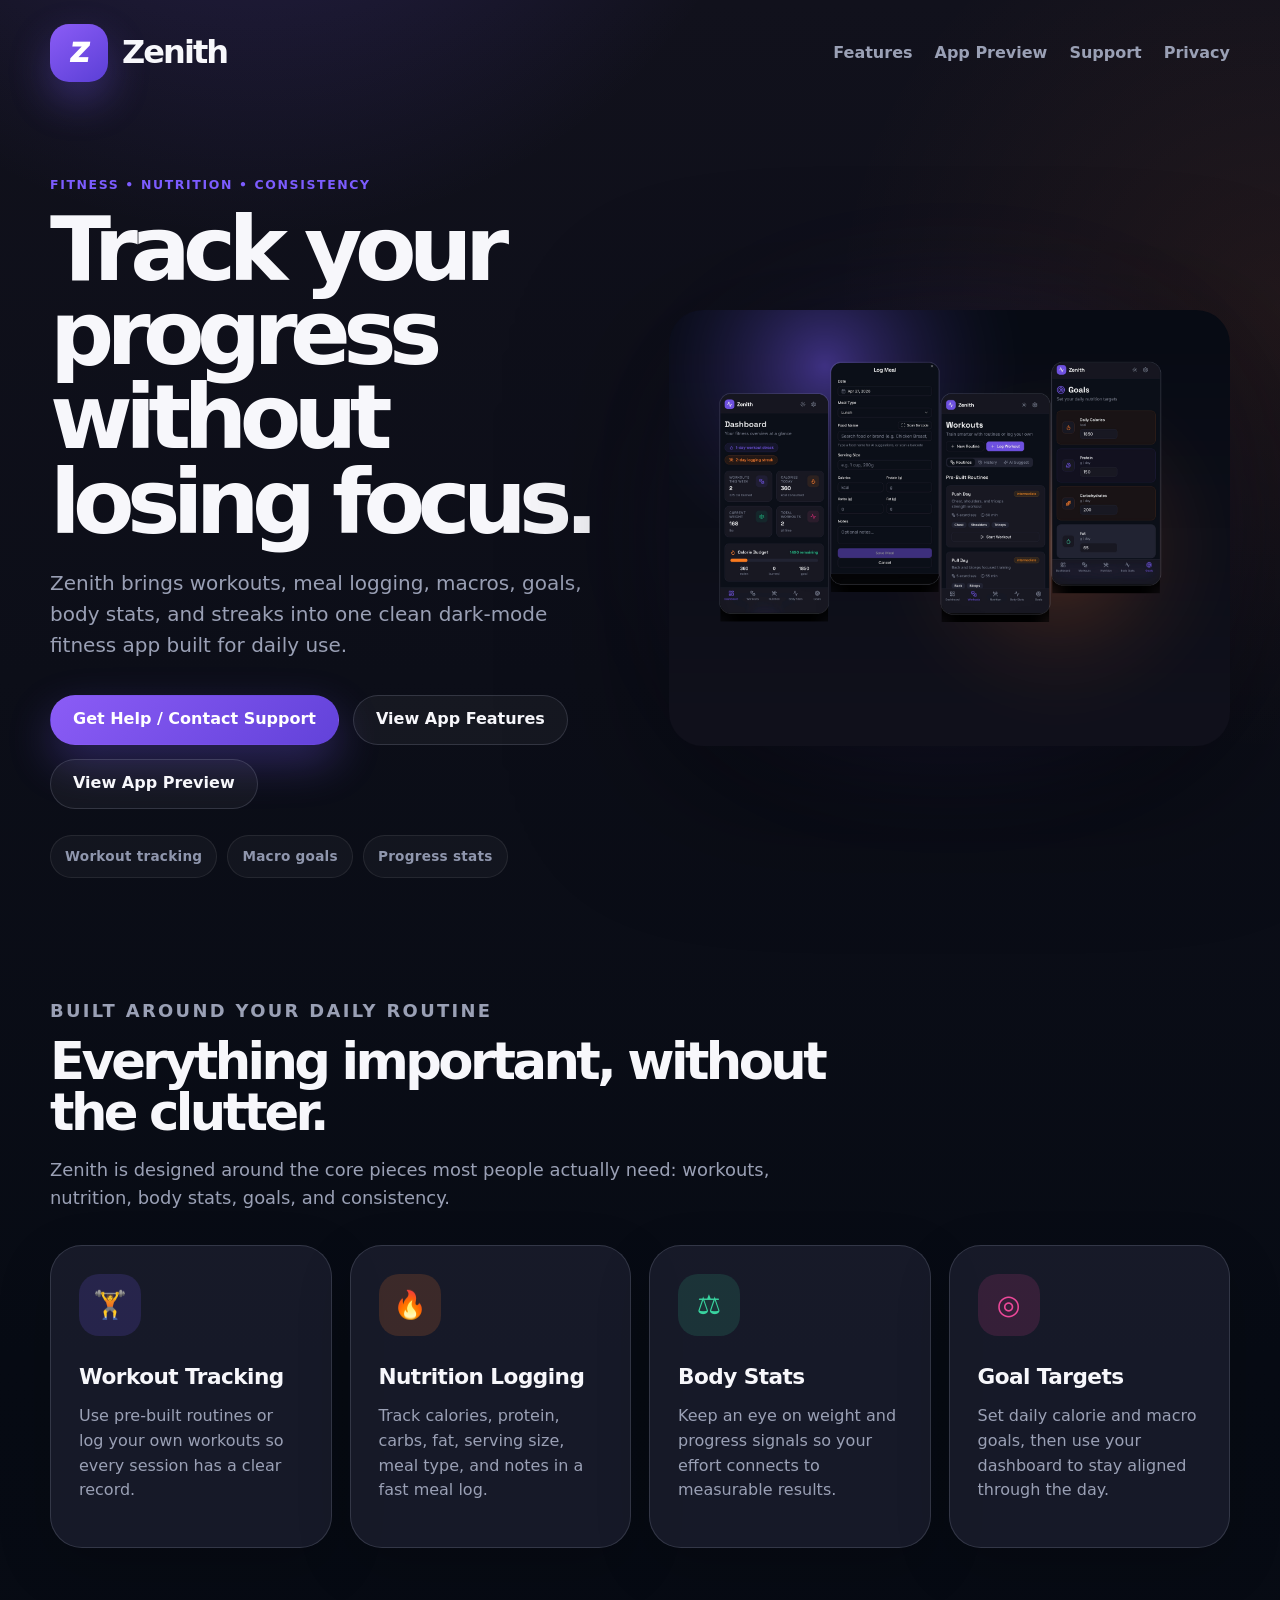
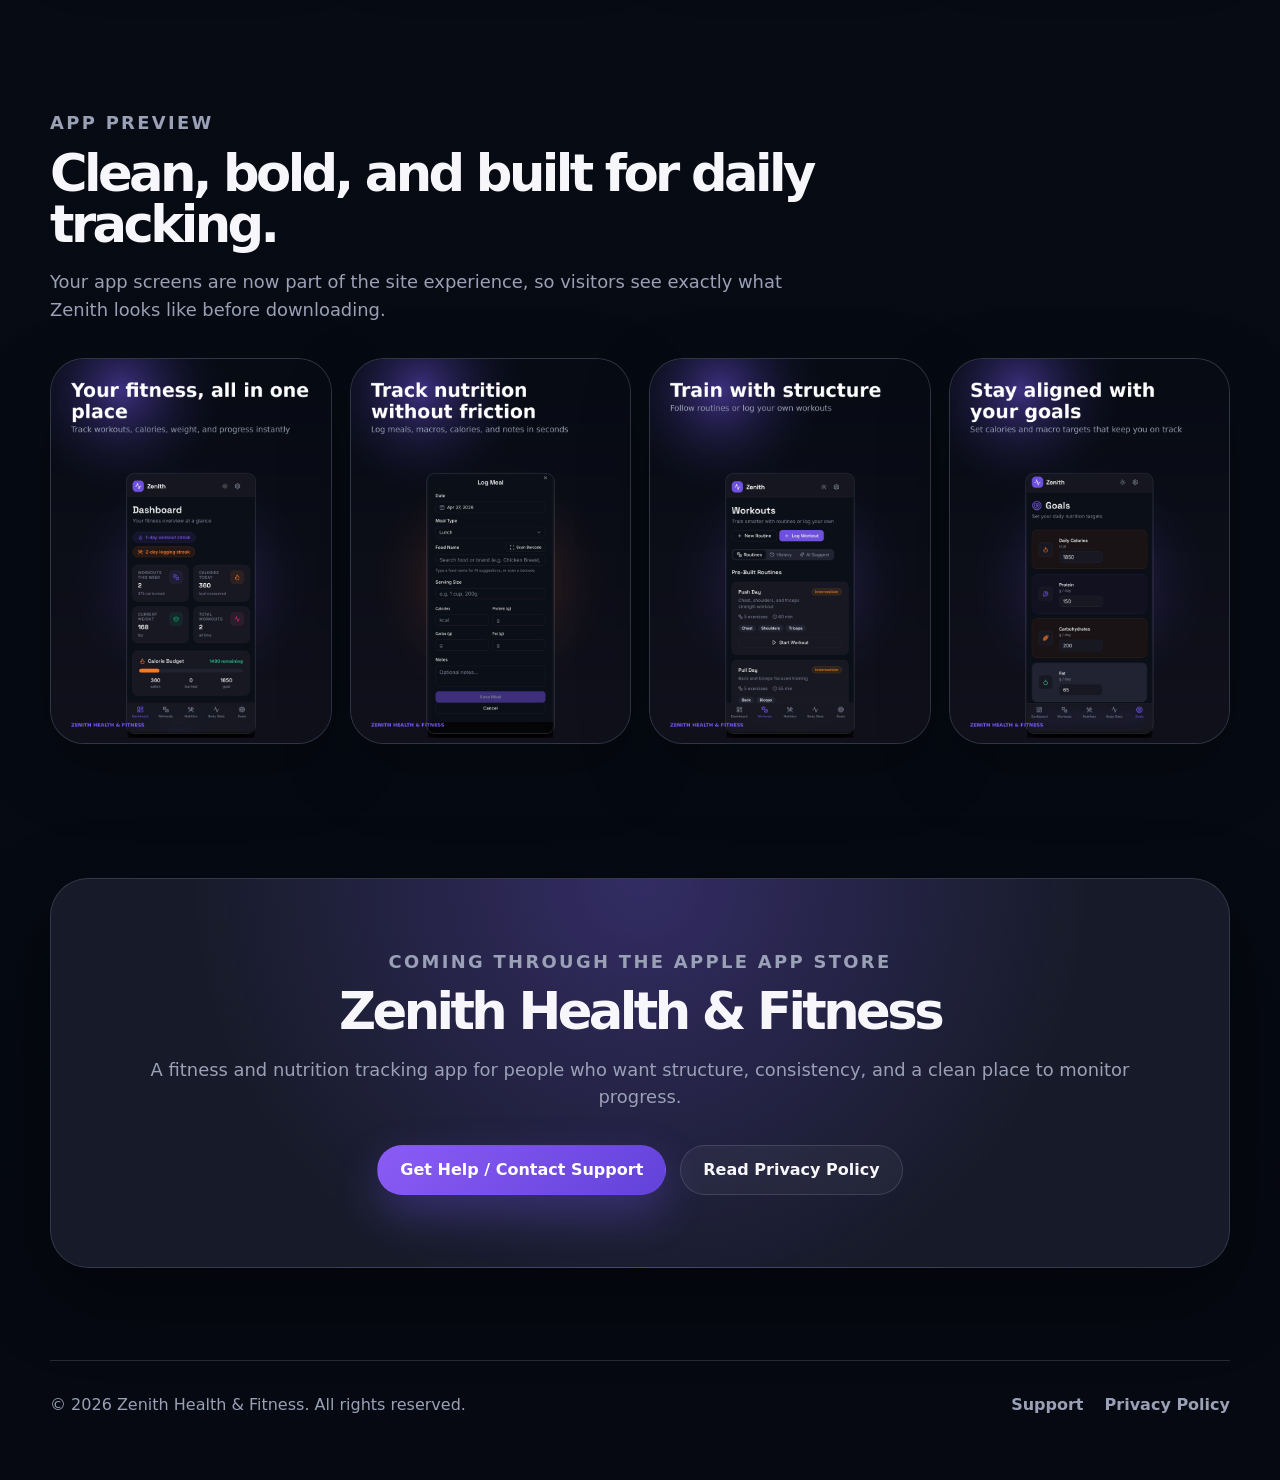
==== commit c556b853: "Add files via upload" ====
--- a/index.html
+++ b/index.html
@@ -42,87 +42,15 @@
           <a class="button secondary" href="#screens">View App Preview</a>
         </div>
 
-        <div class="trust-row">
+        <div class="trust-row" aria-label="Zenith app highlights">
           <span>Workout tracking</span>
           <span>Macro goals</span>
           <span>Progress stats</span>
         </div>
       </div>
 
-      <div class="phone-showcase" aria-label="Zenith app dashboard preview">
-        <div class="phone">
-          <div class="phone-status"></div>
-
-          <div class="app-header">
-            <div class="mini-brand">
-              <span class="mini-icon">⌁</span>
-              <strong>Zenith</strong>
-            </div>
-            <div class="header-icons">
-              <span>☼</span>
-              <span>⚙</span>
-            </div>
-          </div>
-
-          <div class="screen-section">
-            <h2>Dashboard</h2>
-            <p>Your fitness overview at a glance</p>
-
-            <div class="streak purple">🔥 1-day workout streak</div>
-            <div class="streak orange">🍴 2-day logging streak</div>
-
-            <div class="metric-grid">
-              <article class="metric-card">
-                <span>WORKOUTS THIS WEEK</span>
-                <strong>2</strong>
-                <small>375 cal burned</small>
-              </article>
-
-              <article class="metric-card">
-                <span>CALORIES TODAY</span>
-                <strong>360</strong>
-                <small>kcal consumed</small>
-              </article>
-
-              <article class="metric-card">
-                <span>CURRENT WEIGHT</span>
-                <strong>168</strong>
-                <small>lbs</small>
-              </article>
-
-              <article class="metric-card">
-                <span>TOTAL WORKOUTS</span>
-                <strong>2</strong>
-                <small>all time</small>
-              </article>
-            </div>
-
-            <div class="budget-card">
-              <div class="budget-top">
-                <strong>🔥 Calorie Budget</strong>
-                <span>1490 remaining</span>
-              </div>
-
-              <div class="progress-track">
-                <span style="width: 20%"></span>
-              </div>
-
-              <div class="budget-values">
-                <span><strong>360</strong> eaten</span>
-                <span><strong>0</strong> burned</span>
-                <span><strong>1850</strong> goal</span>
-              </div>
-            </div>
-          </div>
-
-          <div class="bottom-nav">
-            <span class="active">▦<small>Dashboard</small></span>
-            <span>🏋<small>Workouts</small></span>
-            <span>🍴<small>Nutrition</small></span>
-            <span>⌁<small>Body Stats</small></span>
-            <span>◎<small>Goals</small></span>
-          </div>
-        </div>
+      <div class="hero-visual" aria-label="Zenith app screenshots preview">
+        <img src="assets/screenshots/zenith-screens-composite.png" alt="Zenith Health & Fitness app screens showing dashboard, nutrition, workouts, and goals." />
       </div>
     </section>
 
@@ -162,32 +90,30 @@
       </div>
     </section>
 
-    <section id="screens" class="section split-section">
-      <div>
+    <section id="screens" class="section screenshot-section">
+      <div class="section-heading">
         <p class="eyebrow">App preview</p>
-        <h2>A dark interface built for focus.</h2>
+        <h2>Clean, bold, and built for daily tracking.</h2>
         <p>
-          The app uses a clean dark visual system with high-contrast cards, focused inputs, clear status indicators, and color-coded nutrition and workout signals.
+          Your app screens are now part of the site experience, so visitors see exactly what Zenith looks like before downloading.
         </p>
       </div>
 
-      <div class="screen-cards">
-        <article>
-          <span class="pill purple-pill">Goals</span>
-          <h3>Daily targets</h3>
-          <p>Calories, protein, carbohydrates, and fat goals are easy to set and review.</p>
+      <div class="screenshot-grid">
+        <article class="screenshot-card">
+          <img src="assets/screenshots/dashboard-premium-card.png" alt="Zenith dashboard app preview." />
         </article>
 
-        <article>
-          <span class="pill orange-pill">Nutrition</span>
-          <h3>Meal logging</h3>
-          <p>Log date, meal type, food name, serving size, macros, calories, and notes.</p>
+        <article class="screenshot-card">
+          <img src="assets/screenshots/nutrition-premium-card.png" alt="Zenith nutrition logging app preview." />
         </article>
 
-        <article>
-          <span class="pill purple-pill">Workouts</span>
-          <h3>Routine driven</h3>
-          <p>Follow routines, log custom workouts, and review workout history.</p>
+        <article class="screenshot-card">
+          <img src="assets/screenshots/workouts-premium-card.png" alt="Zenith workout tracking app preview." />
+        </article>
+
+        <article class="screenshot-card">
+          <img src="assets/screenshots/goals-premium-card.png" alt="Zenith goal tracking app preview." />
         </article>
       </div>
     </section>
--- a/styles.css
+++ b/styles.css
@@ -37,6 +37,11 @@
   line-height: 1.55;
 }
 
+img {
+  max-width: 100%;
+  display: block;
+}
+
 a {
   color: inherit;
 }
@@ -102,8 +107,8 @@
   width: min(1180px, calc(100% - 32px));
   margin: 42px auto 0;
   display: grid;
-  grid-template-columns: minmax(0, 0.95fr) minmax(360px, 0.78fr);
-  gap: 64px;
+  grid-template-columns: minmax(0, 0.9fr) minmax(390px, 0.9fr);
+  gap: 58px;
   align-items: center;
   min-height: 760px;
 }
@@ -197,237 +202,34 @@
 .trust-row span {
   padding: 10px 14px;
   border-radius: 999px;
-  color: var(--muted);
-  background: rgba(255,255,255,0.045);
-  border: 1px solid var(--line);
-  font-weight: 800;
-  font-size: 0.9rem;
-}
-
-.phone-showcase {
-  display: flex;
-  justify-content: center;
-}
-
-.phone {
-  width: min(420px, 100%);
-  min-height: 820px;
+  color: #8f96ad;
+  background: rgba(255,255,255,0.035);
+  border: 1px solid rgba(255,255,255,0.08);
+  font-weight: 700;
+  font-size: 0.85rem;
+  letter-spacing: 0.02em;
+  cursor: default;
+  pointer-events: none;
+}
+
+.hero-visual {
   position: relative;
-  overflow: hidden;
-  border-radius: 42px;
-  border: 1px solid rgba(154, 160, 181, 0.22);
-  background: #080c15;
-  box-shadow: var(--shadow);
-}
-
-.phone::before {
+}
+
+.hero-visual::before {
   content: "";
   position: absolute;
-  inset: 0;
-  background:
-    radial-gradient(circle at 20% 0%, rgba(124,92,255,0.22), transparent 20rem),
-    radial-gradient(circle at 90% 80%, rgba(236,72,153,0.12), transparent 18rem);
-  pointer-events: none;
-}
-
-.phone-status {
-  position: relative;
-  height: 18px;
-}
-
-.app-header {
-  position: relative;
-  z-index: 1;
-  padding: 20px 26px 22px;
-  display: flex;
-  justify-content: space-between;
-  align-items: center;
-  background: rgba(21, 22, 34, 0.82);
-  border-bottom: 1px solid var(--line);
-}
-
-.mini-brand {
-  display: inline-flex;
-  align-items: center;
-  gap: 12px;
-}
-
-.mini-brand strong {
-  font-size: 1.55rem;
-  letter-spacing: -0.06em;
-}
-
-.mini-icon {
-  width: 46px;
-  height: 46px;
-  border-radius: 15px;
-  display: grid;
-  place-items: center;
-  background: linear-gradient(145deg, #8b5cf6, #5b3fd6);
-  color: #fff;
-  font-weight: 950;
-  font-size: 1.4rem;
-}
-
-.header-icons {
-  display: flex;
-  gap: 14px;
-  color: var(--muted);
-  font-size: 1.4rem;
-}
-
-.screen-section {
-  position: relative;
-  z-index: 1;
-  padding: 30px 24px 112px;
-}
-
-.screen-section h2 {
-  font-size: 2.45rem;
-  margin-bottom: 8px;
-}
-
-.screen-section p {
-  color: var(--muted);
-}
-
-.streak {
-  width: fit-content;
-  margin-bottom: 12px;
-  padding: 11px 16px;
+  inset: 8% 10%;
   border-radius: 999px;
-  font-weight: 900;
-  border: 1px solid;
-}
-
-.streak.purple {
-  color: var(--purple);
-  background: rgba(124,92,255,0.13);
-  border-color: rgba(124,92,255,0.35);
-}
-
-.streak.orange {
-  color: var(--orange);
-  background: rgba(255,122,47,0.12);
-  border-color: rgba(255,122,47,0.35);
-}
-
-.metric-grid {
-  margin-top: 24px;
-  display: grid;
-  grid-template-columns: repeat(2, 1fr);
-  gap: 14px;
-}
-
-.metric-card {
-  min-height: 132px;
-  padding: 20px 18px;
-  border-radius: 24px;
-  background: rgba(29,32,48,0.74);
-  border: 1px solid var(--line);
-}
-
-.metric-card span {
-  display: block;
-  color: var(--muted);
-  font-size: 0.82rem;
-  font-weight: 900;
-  letter-spacing: 0.08em;
-}
-
-.metric-card strong {
-  display: block;
-  margin-top: 14px;
-  font-size: 2rem;
-  line-height: 1;
-}
-
-.metric-card small {
-  display: block;
-  margin-top: 8px;
-  color: var(--muted);
-  font-size: 0.9rem;
-}
-
-.budget-card {
-  margin-top: 24px;
-  padding: 22px;
-  border-radius: 26px;
-  background: rgba(29,32,48,0.84);
-  border: 1px solid var(--line);
-}
-
-.budget-top {
-  display: flex;
-  justify-content: space-between;
-  gap: 16px;
-  align-items: center;
-}
-
-.budget-top span {
-  color: var(--green);
-  font-weight: 950;
-}
-
-.progress-track {
-  height: 12px;
-  margin: 18px 0;
-  border-radius: 999px;
-  overflow: hidden;
-  background: rgba(154, 160, 181, 0.15);
-}
-
-.progress-track span {
-  display: block;
-  height: 100%;
-  border-radius: inherit;
-  background: linear-gradient(90deg, var(--orange), #ff9f45);
-}
-
-.budget-values {
-  display: flex;
-  justify-content: space-between;
-  color: var(--muted);
-  text-align: center;
-}
-
-.budget-values strong {
-  display: block;
-  color: var(--text);
-  font-size: 1.5rem;
-  line-height: 1.1;
-}
-
-.bottom-nav {
-  position: absolute;
-  z-index: 2;
-  left: 0;
-  right: 0;
-  bottom: 0;
-  min-height: 88px;
-  padding: 14px 14px 18px;
-  display: grid;
-  grid-template-columns: repeat(5, 1fr);
-  gap: 6px;
-  background: rgba(21, 22, 34, 0.96);
-  border-top: 1px solid var(--line);
-}
-
-.bottom-nav span {
-  display: grid;
-  place-items: center;
-  gap: 4px;
-  color: var(--muted);
-  font-size: 1.1rem;
-}
-
-.bottom-nav small {
-  font-size: 0.64rem;
-  font-weight: 800;
-}
-
-.bottom-nav .active {
-  color: var(--purple);
+  background: rgba(124, 92, 255, 0.18);
+  filter: blur(70px);
+  z-index: -1;
+}
+
+.hero-visual img {
+  width: 100%;
+  border-radius: 34px;
+  filter: drop-shadow(0 32px 80px rgba(0, 0, 0, 0.42));
 }
 
 .section,
@@ -446,7 +248,6 @@
 }
 
 .section-heading p,
-.split-section p,
 .app-store-card p,
 .page-header p {
   color: var(--muted);
@@ -502,50 +303,27 @@
   color: var(--pink);
 }
 
-.split-section {
-  display: grid;
-  grid-template-columns: 0.85fr 1.15fr;
-  gap: 42px;
-  align-items: start;
-}
-
-.screen-cards {
-  display: grid;
-  gap: 16px;
-}
-
-.screen-cards article {
-  padding: 26px;
-  border-radius: var(--radius-md);
-  background: rgba(29,32,48,0.72);
+.screenshot-section {
+  padding-top: 72px;
+}
+
+.screenshot-grid {
+  display: grid;
+  grid-template-columns: repeat(4, 1fr);
+  gap: 18px;
+}
+
+.screenshot-card {
+  position: relative;
+  overflow: hidden;
+  border-radius: 34px;
   border: 1px solid var(--line);
-}
-
-.screen-cards p {
-  color: var(--muted);
-}
-
-.pill {
-  display: inline-flex;
-  margin-bottom: 14px;
-  padding: 7px 12px;
-  border-radius: 999px;
-  font-size: 0.78rem;
-  font-weight: 950;
-  letter-spacing: 0.05em;
-  text-transform: uppercase;
-}
-
-.purple-pill {
-  color: var(--purple);
-  background: rgba(124,92,255,0.15);
-  border: 1px solid rgba(124,92,255,0.28);
-}
-
-.orange-pill {
-  color: var(--orange);
-  background: rgba(255,122,47,0.13);
-  border: 1px solid rgba(255,122,47,0.28);
+  background: rgba(29, 32, 48, 0.68);
+  box-shadow: 0 24px 70px rgba(0, 0, 0, 0.25);
+}
+
+.screenshot-card img {
+  width: 100%;
 }
 
 .app-store-section {
@@ -660,24 +438,25 @@
   margin-top: 0;
 }
 
-@media (max-width: 980px) {
-  .hero,
-  .split-section,
+@media (max-width: 1100px) {
+  .hero {
+    grid-template-columns: 1fr;
+    min-height: auto;
+    margin-top: 30px;
+  }
+
+  .hero-visual {
+    max-width: 850px;
+    margin: 0 auto;
+  }
+
+  .feature-grid,
+  .screenshot-grid {
+    grid-template-columns: repeat(2, 1fr);
+  }
+
   .support-grid {
     grid-template-columns: 1fr;
-  }
-
-  .hero {
-    min-height: auto;
-    margin-top: 30px;
-  }
-
-  .feature-grid {
-    grid-template-columns: repeat(2, 1fr);
-  }
-
-  .phone {
-    min-height: 780px;
   }
 }
 
@@ -712,17 +491,8 @@
   }
 
   .feature-grid,
-  .metric-grid {
+  .screenshot-grid {
     grid-template-columns: 1fr;
-  }
-
-  .phone {
-    border-radius: 34px;
-    min-height: 900px;
-  }
-
-  .bottom-nav small {
-    display: none;
   }
 
   .section {
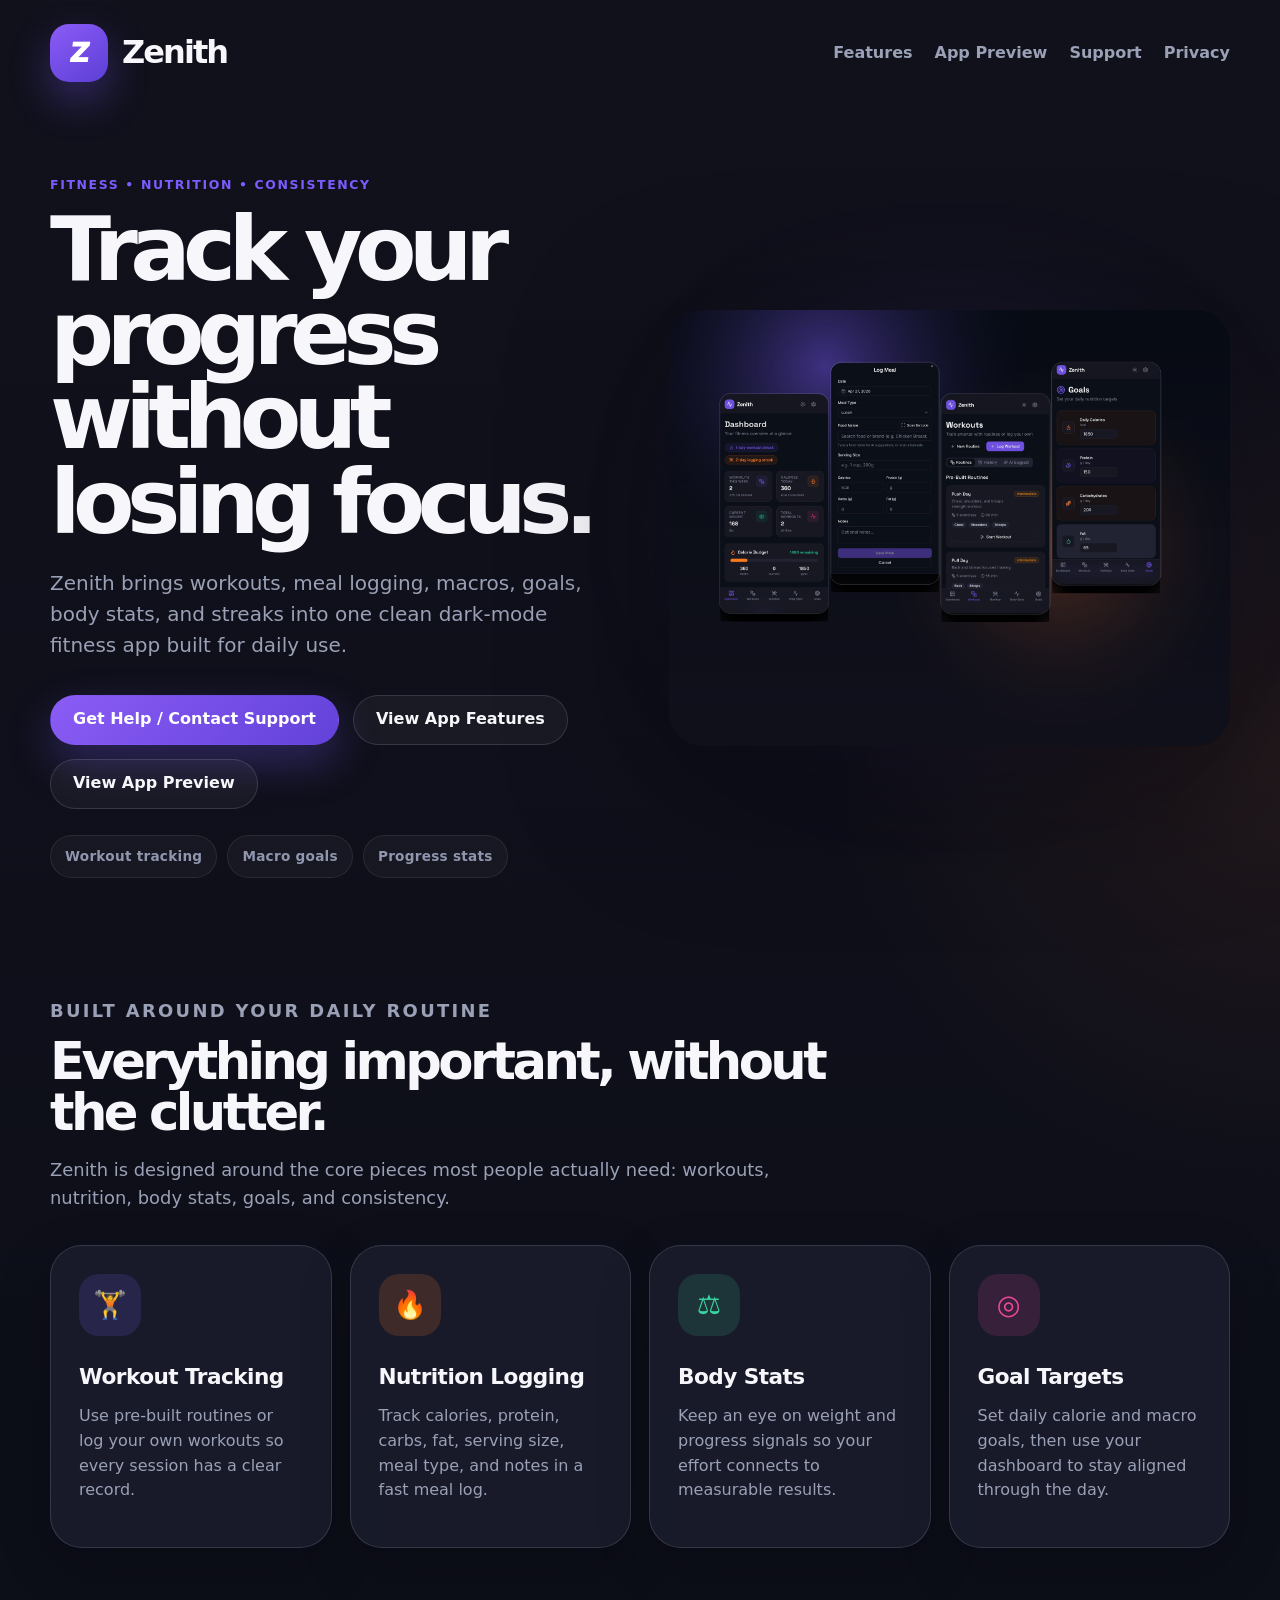
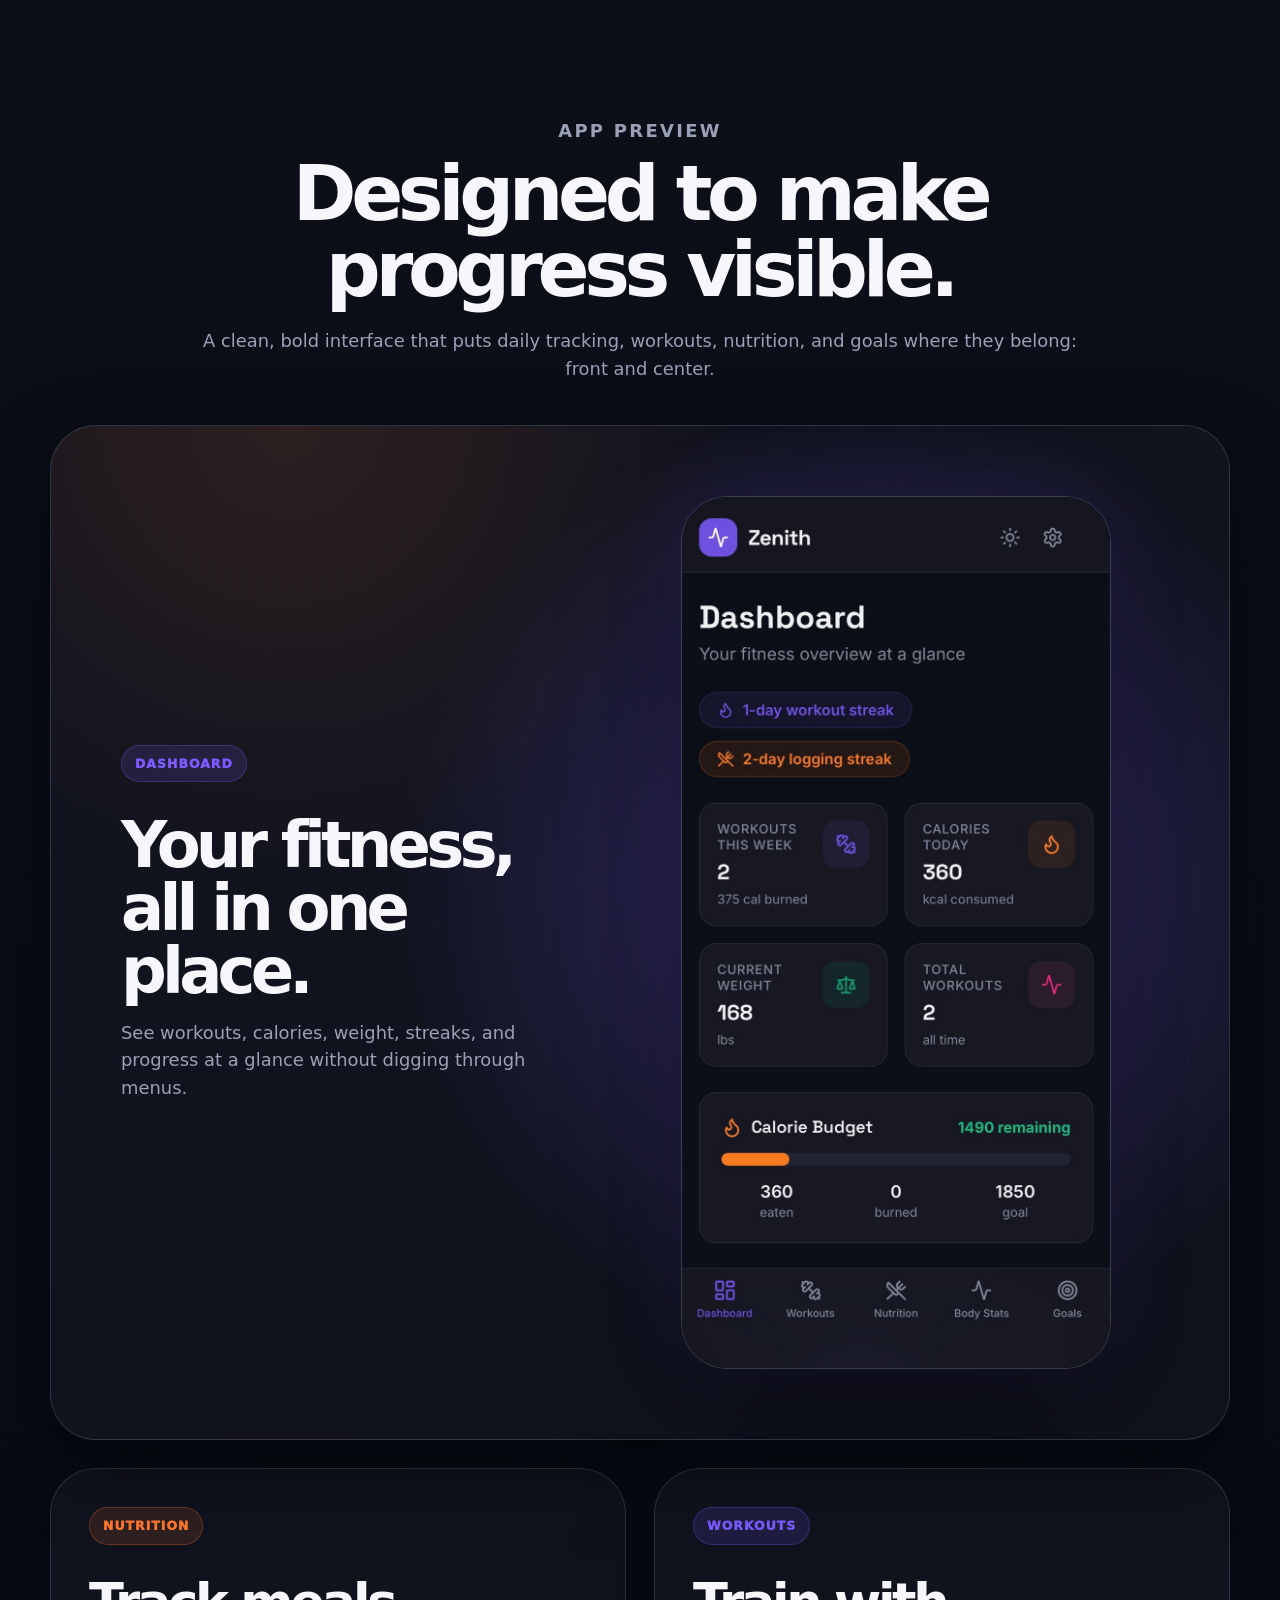
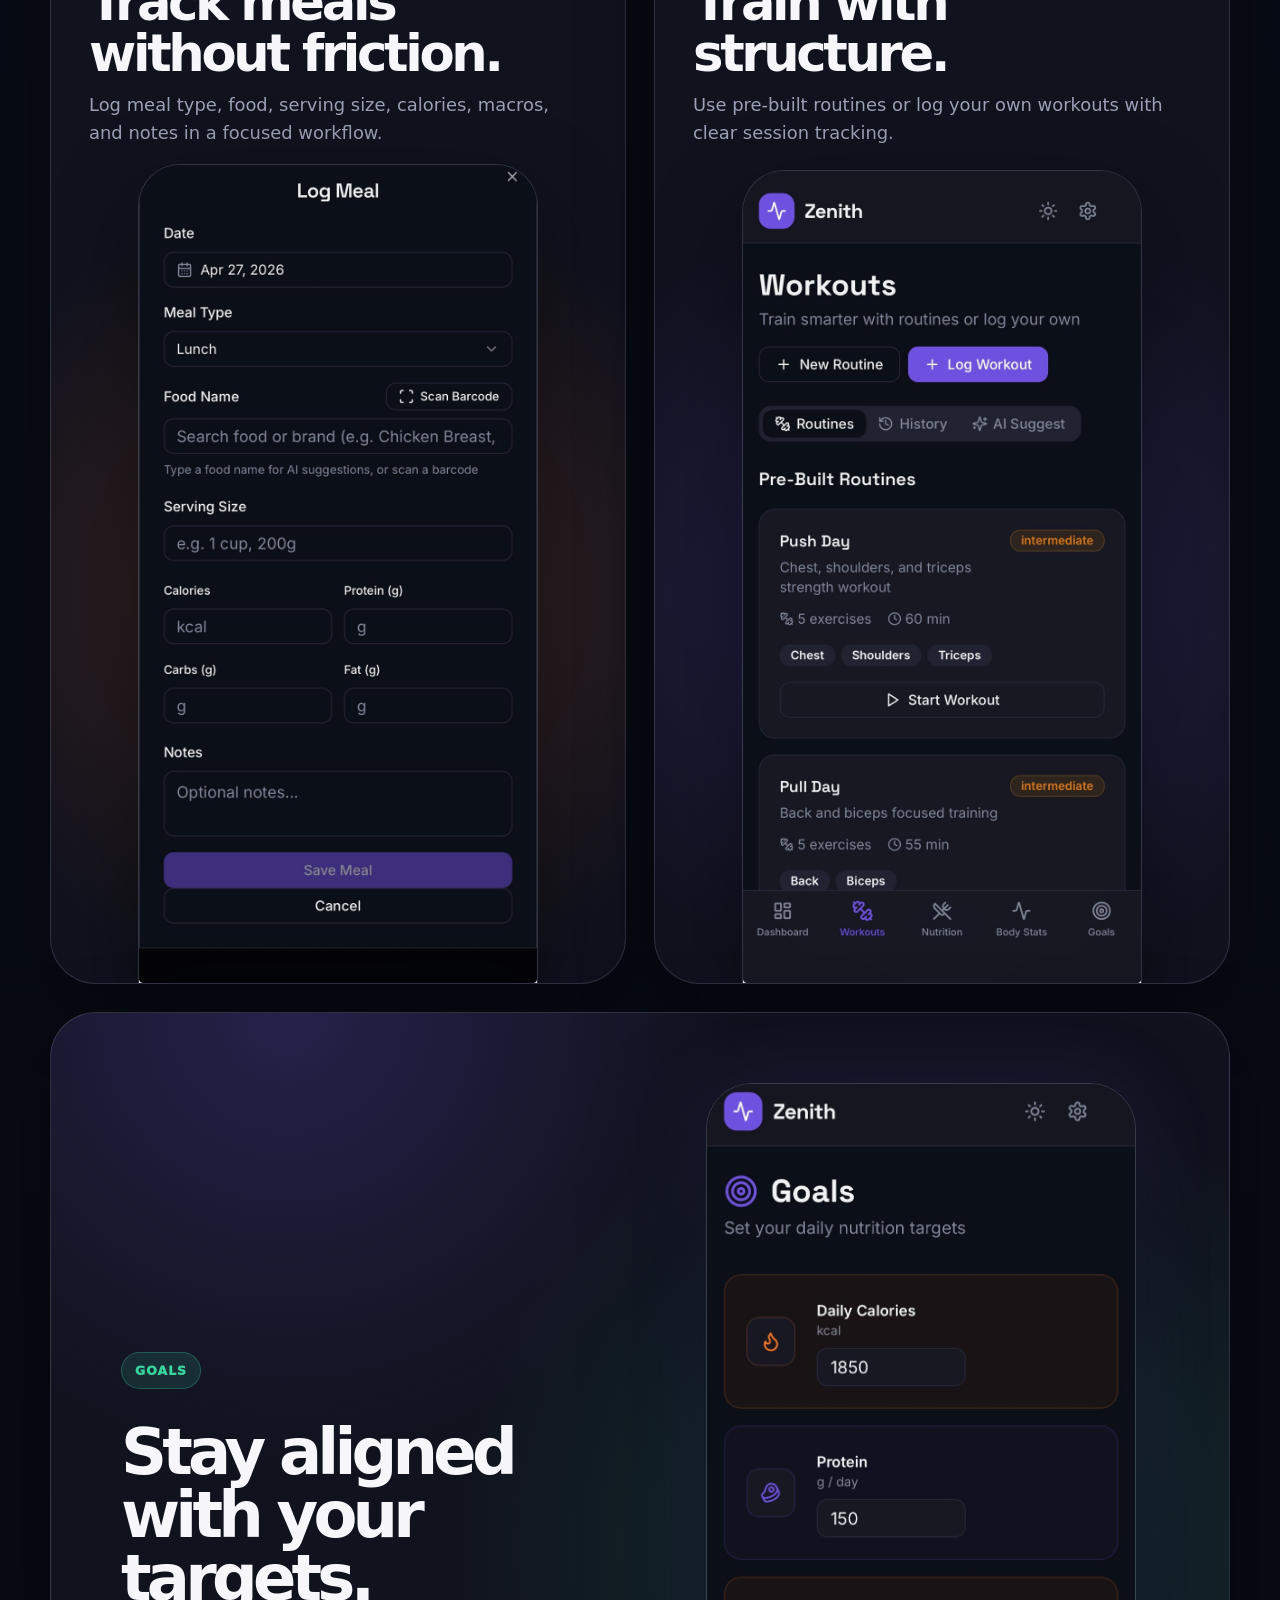
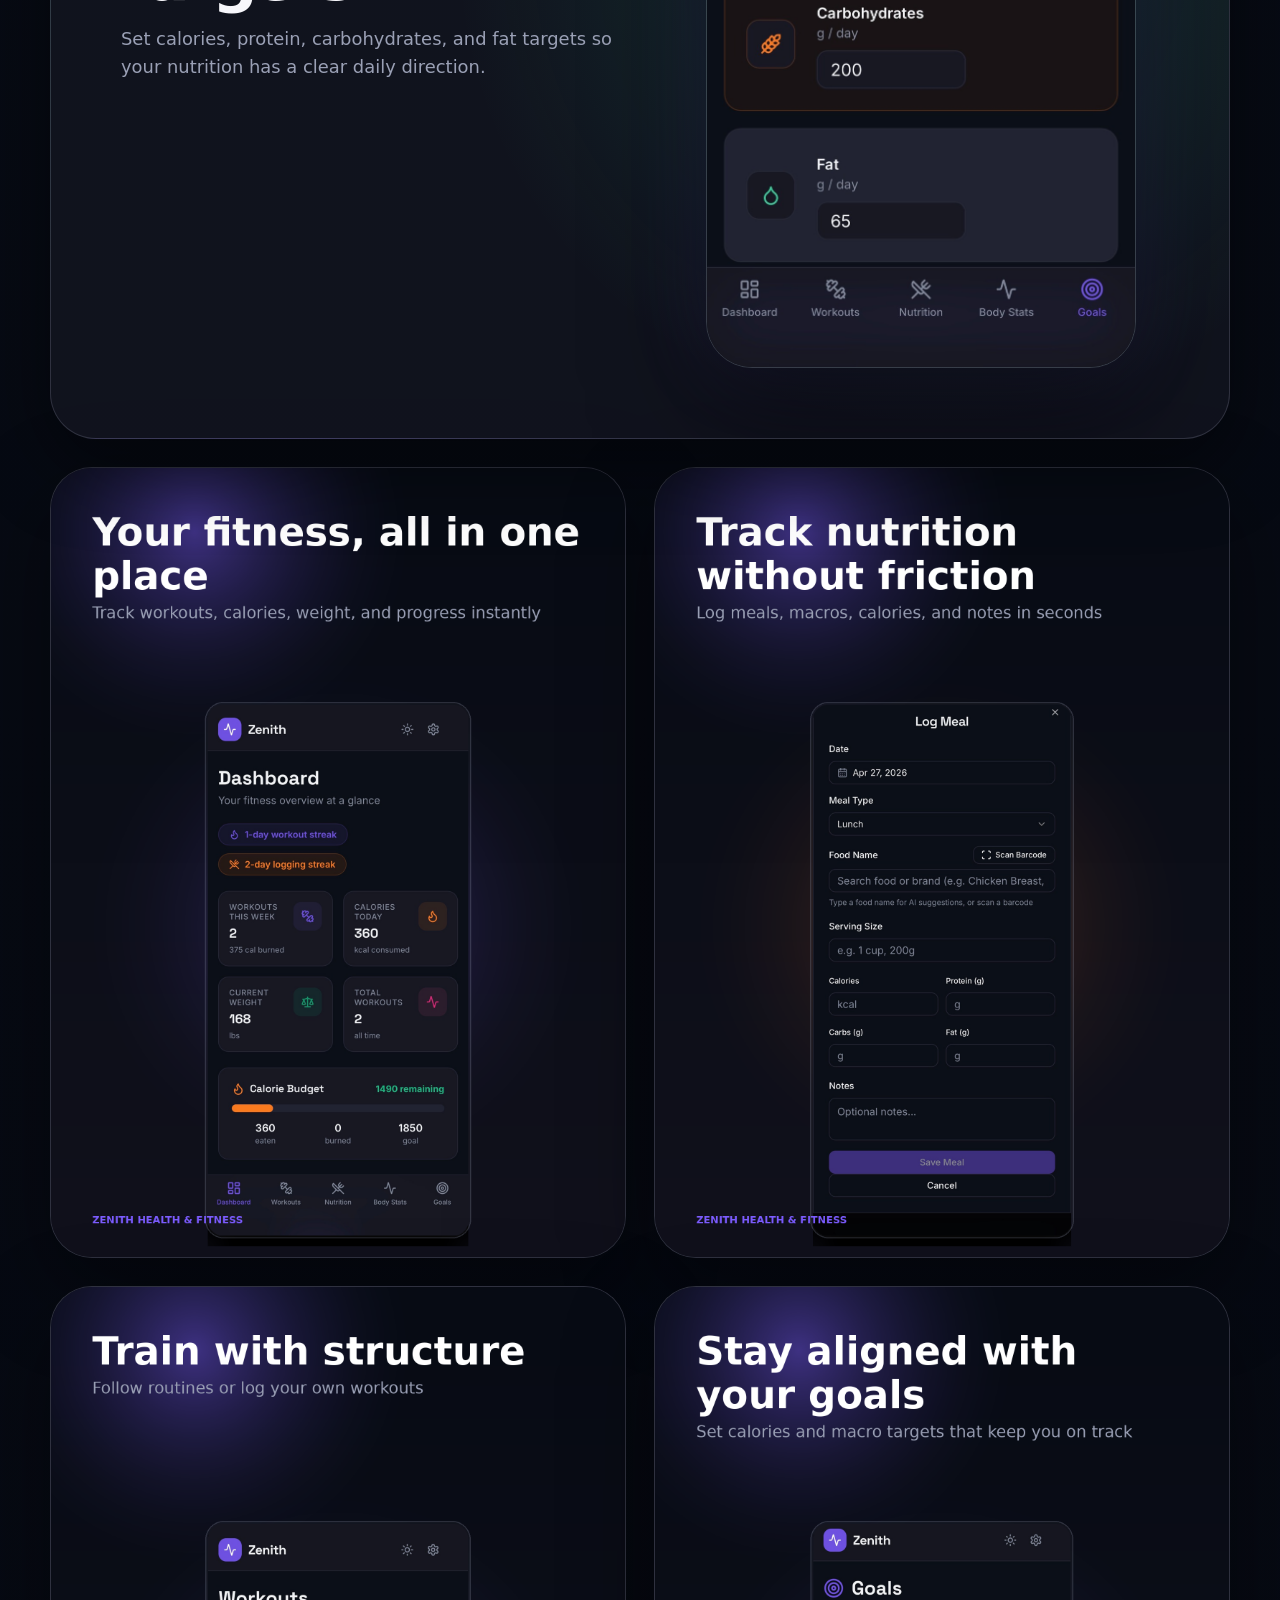
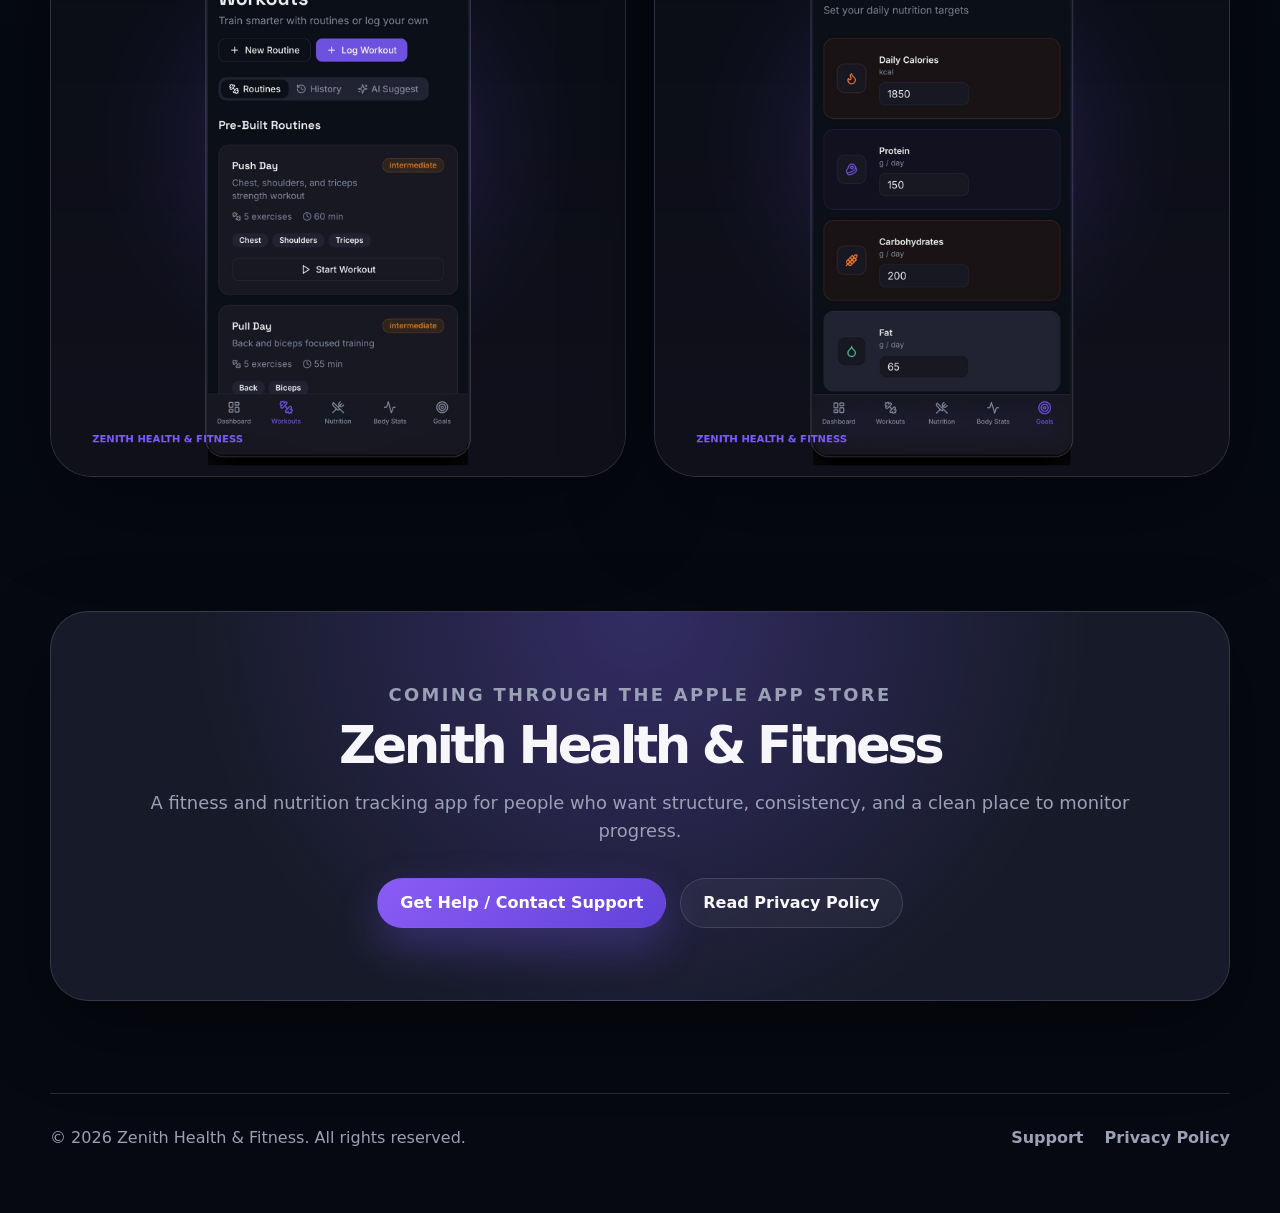
==== commit 75a53ab6: "Add files via upload" ====
--- a/index.html
+++ b/index.html
@@ -90,30 +90,78 @@
       </div>
     </section>
 
-    <section id="screens" class="section screenshot-section">
-      <div class="section-heading">
+    <section id="screens" class="section apple-showcase">
+      <div class="apple-showcase-header">
         <p class="eyebrow">App preview</p>
-        <h2>Clean, bold, and built for daily tracking.</h2>
+        <h2>Designed to make progress visible.</h2>
         <p>
-          Your app screens are now part of the site experience, so visitors see exactly what Zenith looks like before downloading.
+          A clean, bold interface that puts daily tracking, workouts, nutrition, and goals where they belong: front and center.
         </p>
       </div>
 
-      <div class="screenshot-grid">
-        <article class="screenshot-card">
-          <img src="assets/screenshots/dashboard-premium-card.png" alt="Zenith dashboard app preview." />
+      <div class="showcase-hero">
+        <div class="showcase-copy">
+          <span class="pill purple-pill">Dashboard</span>
+          <h3>Your fitness, all in one place.</h3>
+          <p>
+            See workouts, calories, weight, streaks, and progress at a glance without digging through menus.
+          </p>
+        </div>
+
+        <div class="showcase-device">
+          <img src="assets/screenshots/dashboard-screen.png" alt="Zenith dashboard screen showing workout streaks, calories, weight, and calorie budget." />
+        </div>
+      </div>
+
+      <div class="apple-feature-row">
+        <article class="apple-feature nutrition-feature">
+          <div class="feature-copy">
+            <span class="pill orange-pill">Nutrition</span>
+            <h3>Track meals without friction.</h3>
+            <p>Log meal type, food, serving size, calories, macros, and notes in a focused workflow.</p>
+          </div>
+          <img src="assets/screenshots/nutrition-screen.png" alt="Zenith meal logging screen." />
         </article>
 
-        <article class="screenshot-card">
-          <img src="assets/screenshots/nutrition-premium-card.png" alt="Zenith nutrition logging app preview." />
+        <article class="apple-feature workout-feature">
+          <div class="feature-copy">
+            <span class="pill purple-pill">Workouts</span>
+            <h3>Train with structure.</h3>
+            <p>Use pre-built routines or log your own workouts with clear session tracking.</p>
+          </div>
+          <img src="assets/screenshots/workouts-screen.png" alt="Zenith workouts screen with pre-built routines." />
+        </article>
+      </div>
+
+      <div class="showcase-hero reverse">
+        <div class="showcase-copy">
+          <span class="pill green-pill">Goals</span>
+          <h3>Stay aligned with your targets.</h3>
+          <p>
+            Set calories, protein, carbohydrates, and fat targets so your nutrition has a clear daily direction.
+          </p>
+        </div>
+
+        <div class="showcase-device">
+          <img src="assets/screenshots/goals-screen.png" alt="Zenith goals screen showing daily calorie and macro targets." />
+        </div>
+      </div>
+
+      <div class="premium-card-gallery">
+        <article class="premium-card">
+          <img src="assets/screenshots/dashboard-premium-card.png" alt="Premium dashboard marketing card for Zenith." />
         </article>
 
-        <article class="screenshot-card">
-          <img src="assets/screenshots/workouts-premium-card.png" alt="Zenith workout tracking app preview." />
+        <article class="premium-card">
+          <img src="assets/screenshots/nutrition-premium-card.png" alt="Premium nutrition marketing card for Zenith." />
         </article>
 
-        <article class="screenshot-card">
-          <img src="assets/screenshots/goals-premium-card.png" alt="Zenith goal tracking app preview." />
+        <article class="premium-card">
+          <img src="assets/screenshots/workouts-premium-card.png" alt="Premium workouts marketing card for Zenith." />
+        </article>
+
+        <article class="premium-card">
+          <img src="assets/screenshots/goals-premium-card.png" alt="Premium goals marketing card for Zenith." />
         </article>
       </div>
     </section>
--- a/styles.css
+++ b/styles.css
@@ -249,7 +249,10 @@
 
 .section-heading p,
 .app-store-card p,
-.page-header p {
+.page-header p,
+.apple-showcase-header p,
+.showcase-copy p,
+.feature-copy p {
   color: var(--muted);
   font-size: 1.12rem;
 }
@@ -303,27 +306,170 @@
   color: var(--pink);
 }
 
-.screenshot-section {
-  padding-top: 72px;
-}
-
-.screenshot-grid {
-  display: grid;
-  grid-template-columns: repeat(4, 1fr);
-  gap: 18px;
-}
-
-.screenshot-card {
+/* Apple-level app presentation */
+
+.apple-showcase {
+  padding-top: 80px;
+}
+
+.apple-showcase-header {
+  max-width: 920px;
+  margin: 0 auto 42px;
+  text-align: center;
+}
+
+.apple-showcase-header h2 {
+  font-size: clamp(2.6rem, 6vw, 5.8rem);
+}
+
+.showcase-hero {
   position: relative;
+  min-height: 780px;
   overflow: hidden;
-  border-radius: 34px;
+  border-radius: 46px;
+  padding: clamp(28px, 6vw, 70px);
+  display: grid;
+  grid-template-columns: 0.95fr 1.05fr;
+  gap: 36px;
+  align-items: center;
+  background:
+    radial-gradient(circle at 70% 45%, rgba(124, 92, 255, 0.35), transparent 30rem),
+    radial-gradient(circle at 20% 0%, rgba(255, 122, 47, 0.12), transparent 28rem),
+    rgba(18, 20, 32, 0.9);
   border: 1px solid var(--line);
-  background: rgba(29, 32, 48, 0.68);
-  box-shadow: 0 24px 70px rgba(0, 0, 0, 0.25);
-}
-
-.screenshot-card img {
-  width: 100%;
+  box-shadow: var(--shadow);
+}
+
+.showcase-hero.reverse {
+  margin-top: 28px;
+  grid-template-columns: 1.05fr 0.95fr;
+  background:
+    radial-gradient(circle at 75% 52%, rgba(57, 211, 159, 0.18), transparent 30rem),
+    radial-gradient(circle at 20% 0%, rgba(124, 92, 255, 0.2), transparent 28rem),
+    rgba(18, 20, 32, 0.9);
+}
+
+.showcase-copy {
+  max-width: 520px;
+}
+
+.showcase-copy h3 {
+  margin: 18px 0 16px;
+  font-size: clamp(2.35rem, 5vw, 5rem);
+  line-height: 0.98;
+  letter-spacing: -0.075em;
+}
+
+.showcase-device {
+  display: flex;
+  justify-content: center;
+}
+
+.showcase-device img {
+  width: min(430px, 100%);
+  border-radius: 46px;
+  border: 1px solid rgba(154, 160, 181, 0.28);
+  box-shadow:
+    0 40px 110px rgba(0, 0, 0, 0.55),
+    0 0 80px rgba(124, 92, 255, 0.16);
+}
+
+.apple-feature-row {
+  margin-top: 28px;
+  display: grid;
+  grid-template-columns: repeat(2, 1fr);
+  gap: 28px;
+}
+
+.apple-feature {
+  min-height: 820px;
+  overflow: hidden;
+  border-radius: 46px;
+  padding: 38px 38px 0;
+  display: flex;
+  flex-direction: column;
+  justify-content: space-between;
+  background: rgba(18, 20, 32, 0.9);
+  border: 1px solid var(--line);
+  box-shadow: 0 24px 80px rgba(0,0,0,0.32);
+}
+
+.nutrition-feature {
+  background:
+    radial-gradient(circle at 50% 65%, rgba(255, 122, 47, 0.22), transparent 26rem),
+    rgba(18, 20, 32, 0.92);
+}
+
+.workout-feature {
+  background:
+    radial-gradient(circle at 50% 65%, rgba(124, 92, 255, 0.24), transparent 26rem),
+    rgba(18, 20, 32, 0.92);
+}
+
+.feature-copy h3 {
+  margin: 18px 0 12px;
+  font-size: clamp(2rem, 4vw, 3.6rem);
+  line-height: 1;
+  letter-spacing: -0.065em;
+}
+
+.apple-feature img {
+  width: min(400px, 100%);
+  align-self: center;
+  border-radius: 42px 42px 0 0;
+  border: 1px solid rgba(154, 160, 181, 0.24);
+  border-bottom: 0;
+  box-shadow: 0 34px 90px rgba(0,0,0,0.45);
+}
+
+.premium-card-gallery {
+  margin-top: 28px;
+  display: grid;
+  grid-template-columns: repeat(2, 1fr);
+  gap: 28px;
+}
+
+.premium-card {
+  overflow: hidden;
+  border-radius: 42px;
+  border: 1px solid var(--line);
+  background: rgba(18, 20, 32, 0.9);
+  box-shadow: 0 32px 90px rgba(0, 0, 0, 0.38);
+  transition: transform 220ms ease, box-shadow 220ms ease;
+}
+
+.premium-card:hover {
+  transform: translateY(-8px);
+  box-shadow: 0 44px 120px rgba(0, 0, 0, 0.52);
+}
+
+.pill {
+  display: inline-flex;
+  margin-bottom: 14px;
+  padding: 8px 13px;
+  border-radius: 999px;
+  font-size: 0.78rem;
+  font-weight: 950;
+  letter-spacing: 0.08em;
+  text-transform: uppercase;
+}
+
+.purple-pill {
+  color: var(--purple);
+  background: rgba(124,92,255,0.15);
+  border: 1px solid rgba(124,92,255,0.28);
+}
+
+.orange-pill {
+  color: var(--orange);
+  background: rgba(255,122,47,0.13);
+  border: 1px solid rgba(255,122,47,0.28);
+}
+
+.green-pill {
+  color: var(--green);
+  background: rgba(57,211,159,0.13);
+  border: 1px solid rgba(57,211,159,0.28);
 }
 
 .app-store-section {
@@ -439,9 +585,14 @@
 }
 
 @media (max-width: 1100px) {
-  .hero {
+  .hero,
+  .showcase-hero,
+  .showcase-hero.reverse {
     grid-template-columns: 1fr;
     min-height: auto;
+  }
+
+  .hero {
     margin-top: 30px;
   }
 
@@ -451,16 +602,21 @@
   }
 
   .feature-grid,
-  .screenshot-grid {
+  .apple-feature-row,
+  .premium-card-gallery {
     grid-template-columns: repeat(2, 1fr);
   }
 
   .support-grid {
     grid-template-columns: 1fr;
   }
-}
-
-@media (max-width: 680px) {
+
+  .showcase-copy {
+    max-width: 760px;
+  }
+}
+
+@media (max-width: 760px) {
   .site-header,
   .site-footer {
     flex-direction: column;
@@ -491,12 +647,30 @@
   }
 
   .feature-grid,
-  .screenshot-grid {
+  .apple-feature-row,
+  .premium-card-gallery {
     grid-template-columns: 1fr;
   }
 
   .section {
     padding: 62px 0;
+  }
+
+  .showcase-hero,
+  .showcase-hero.reverse,
+  .apple-feature {
+    border-radius: 32px;
+    padding: 28px;
+  }
+
+  .apple-feature {
+    min-height: auto;
+    padding-bottom: 0;
+  }
+
+  .showcase-device img,
+  .apple-feature img {
+    width: min(360px, 100%);
   }
 
   .site-footer a {
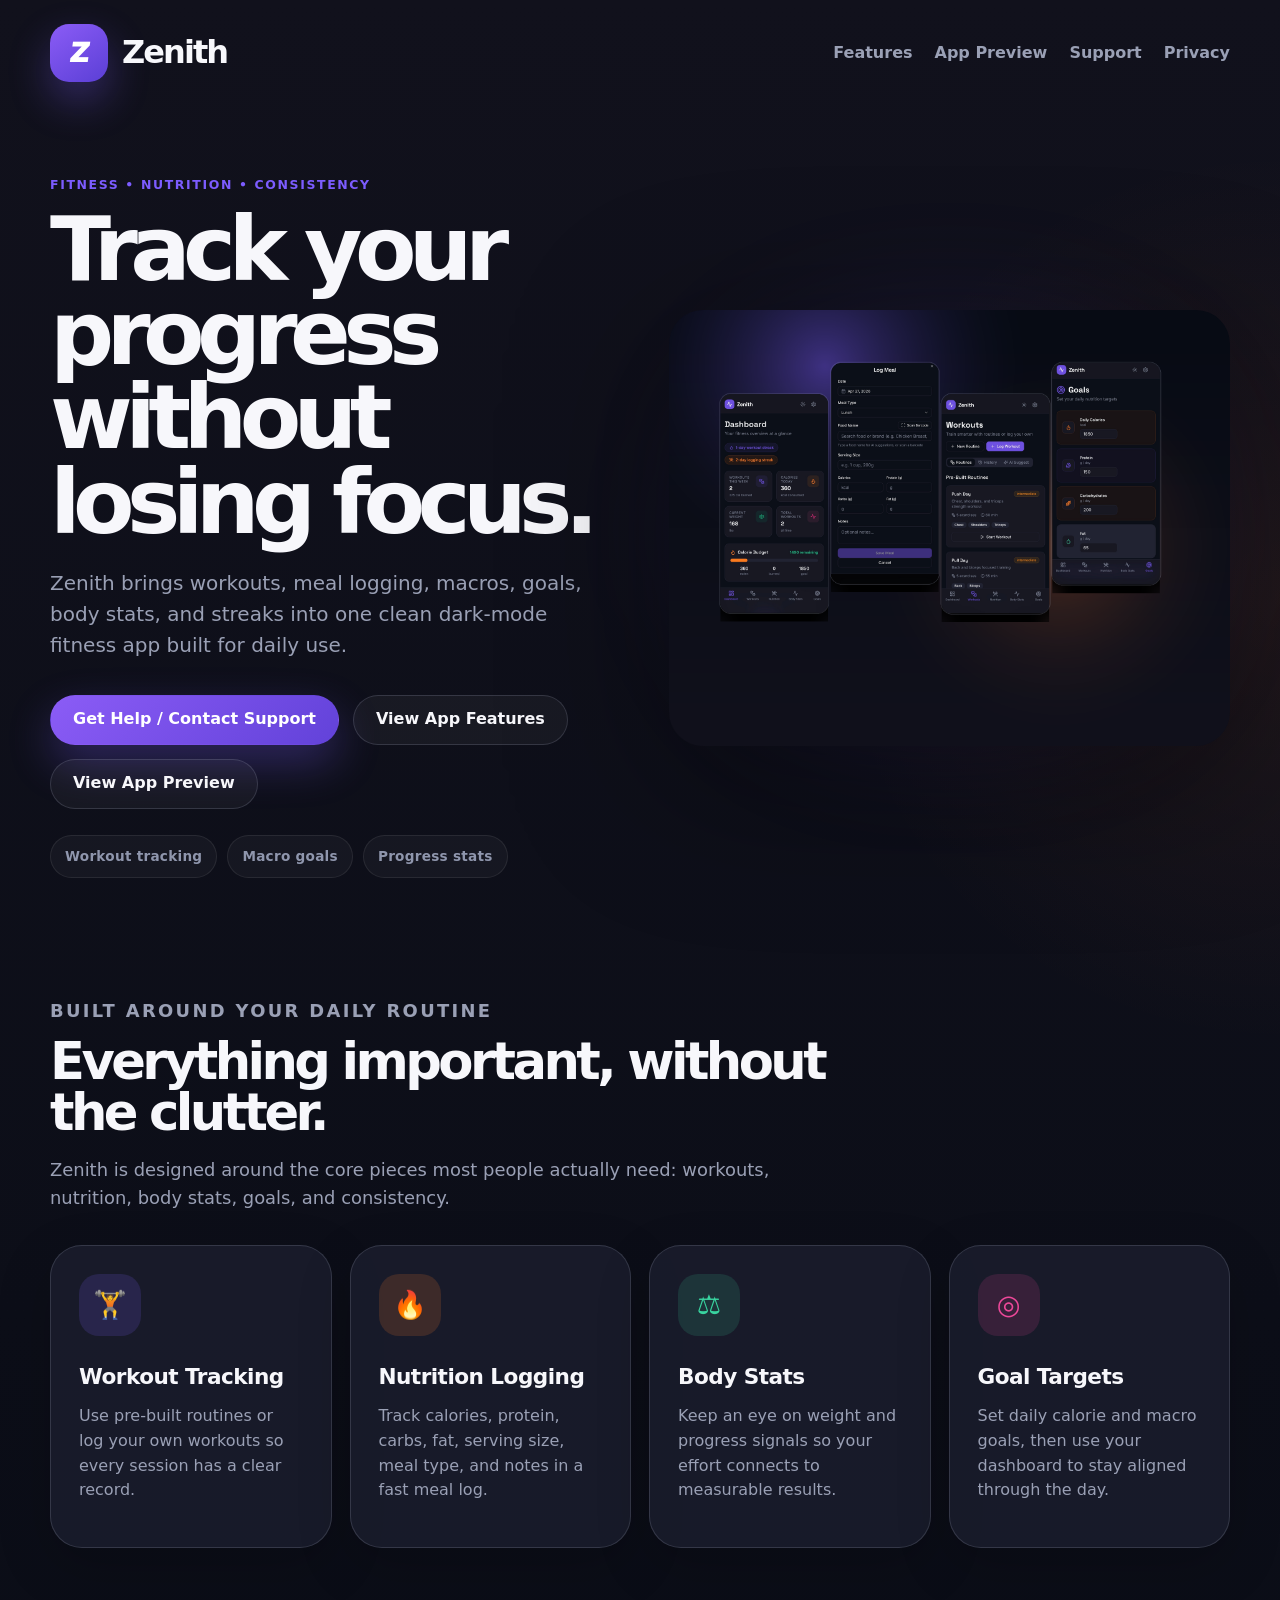
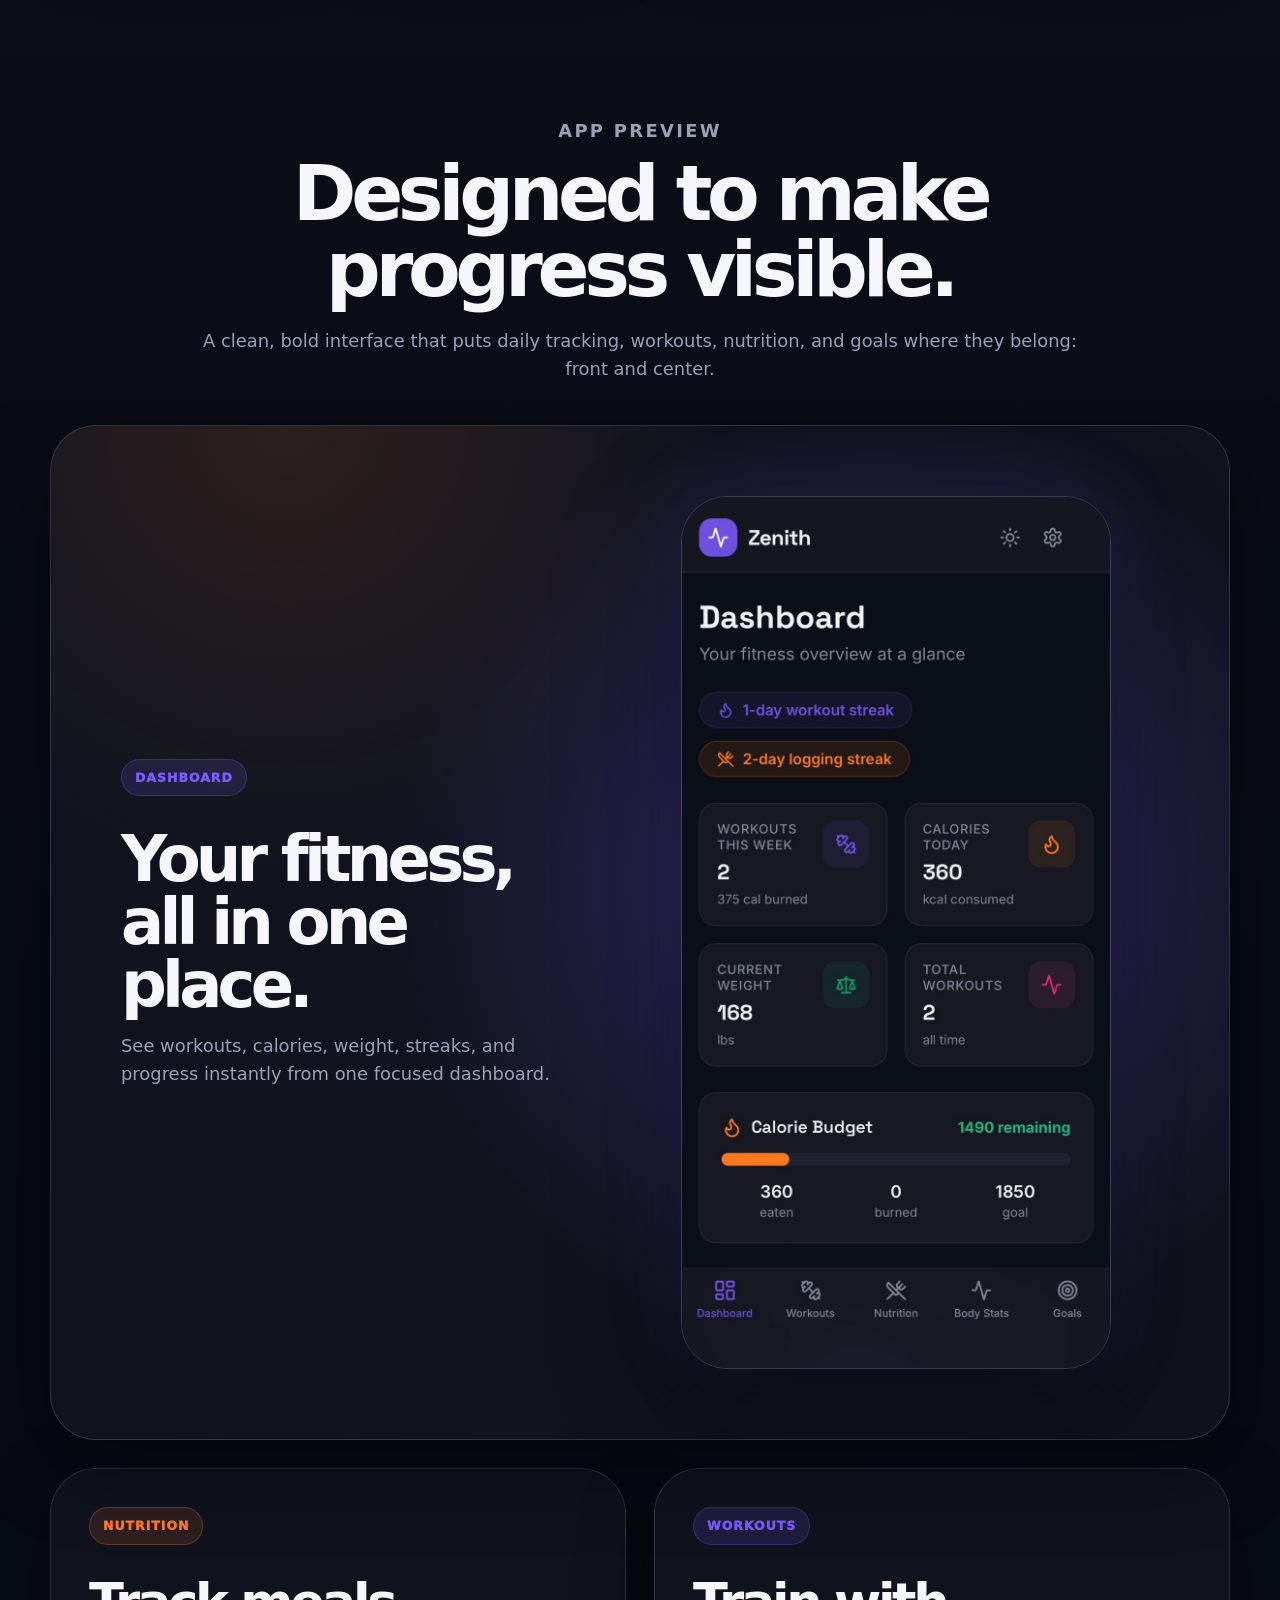
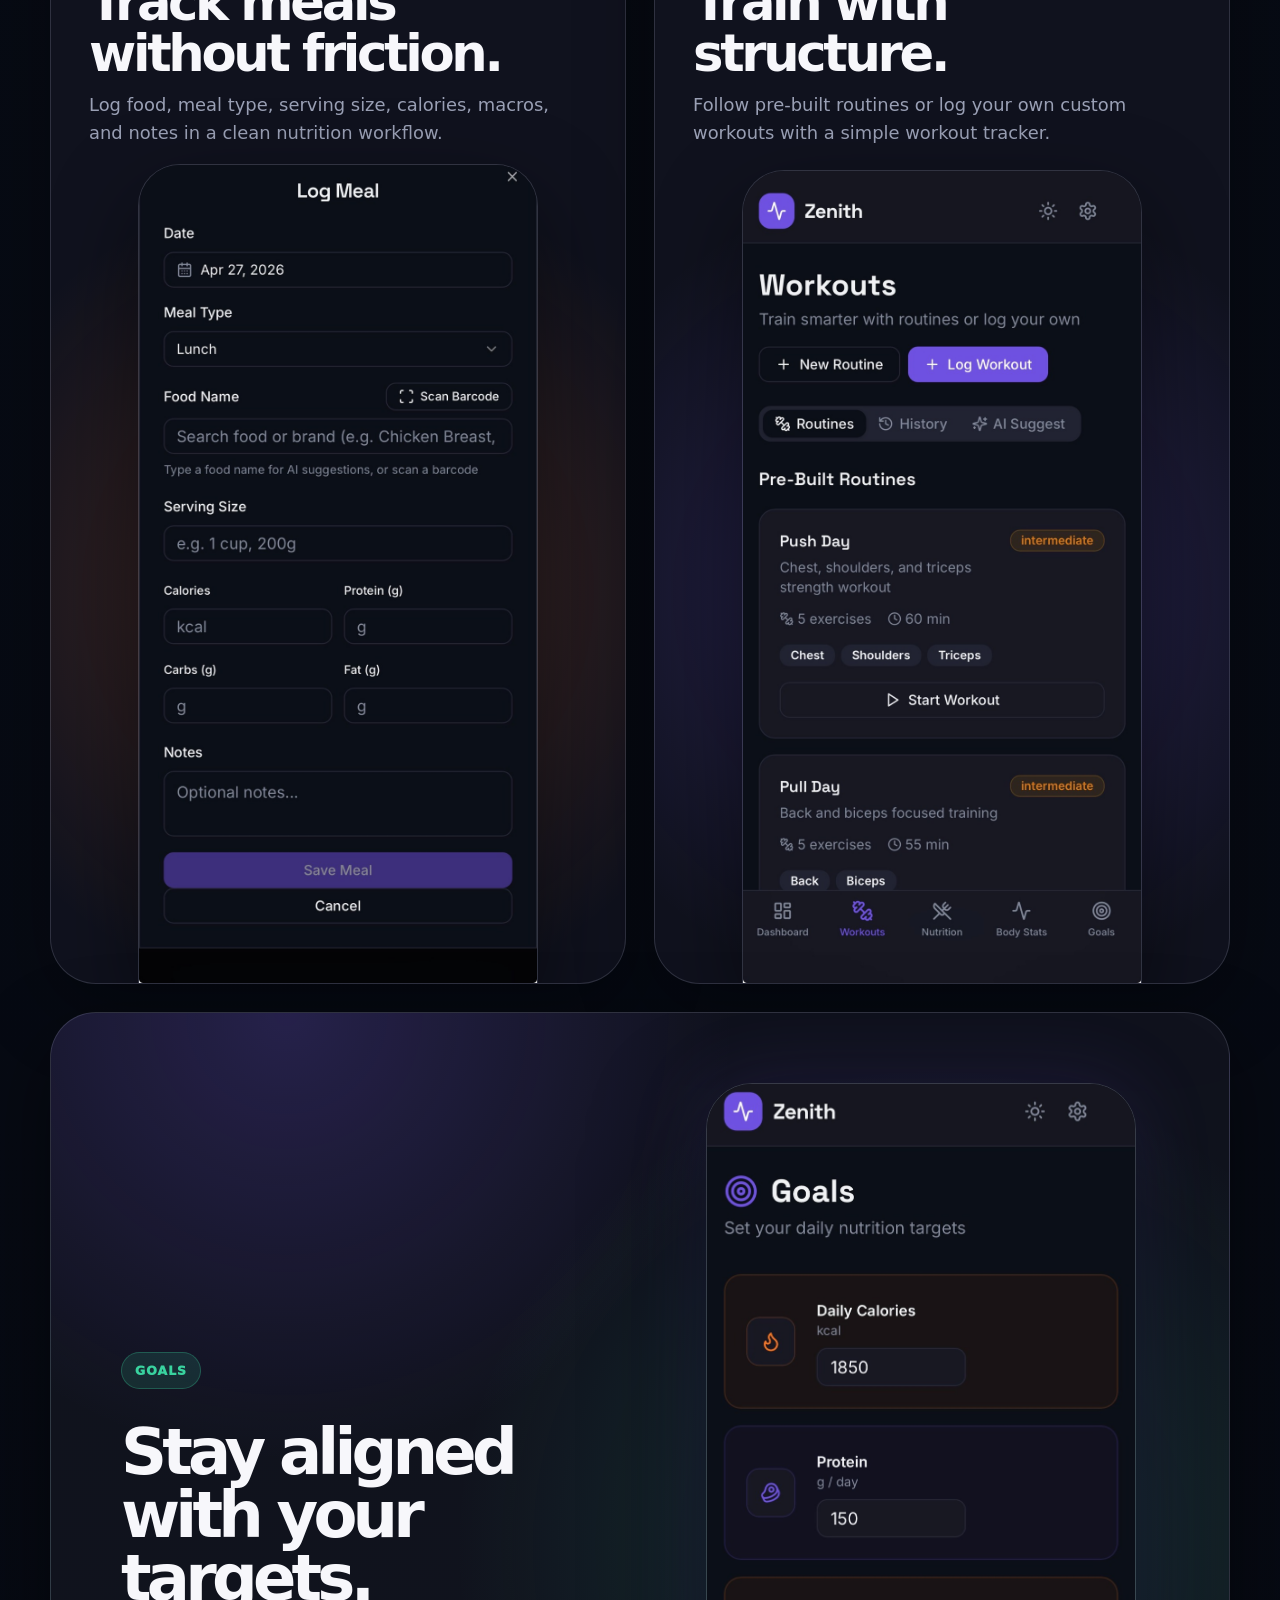
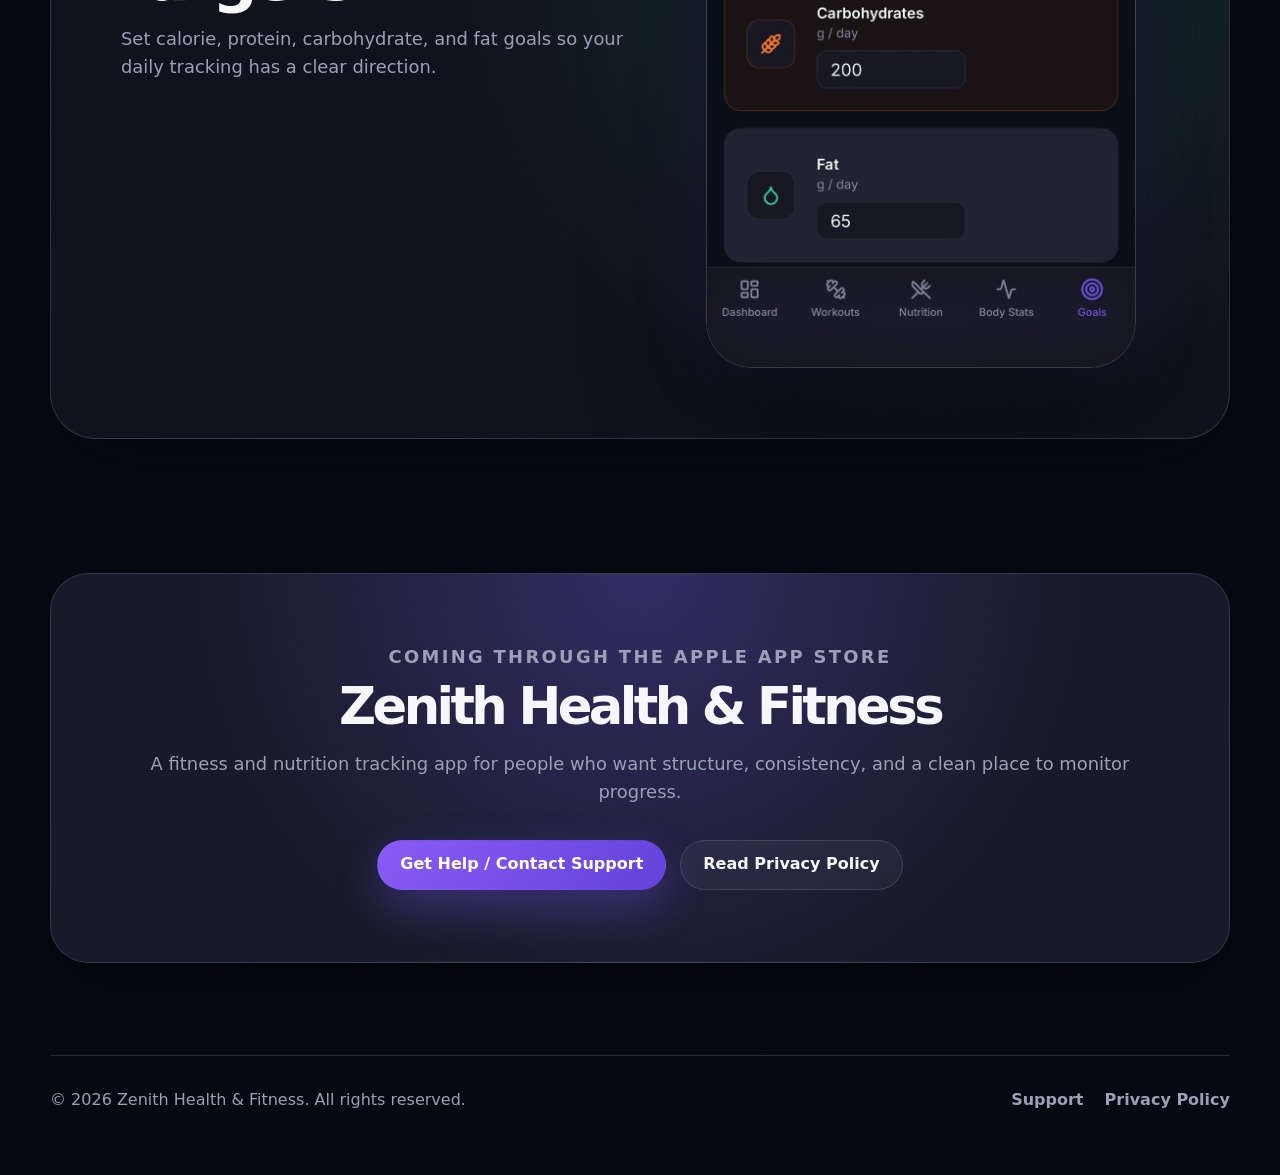
==== commit f34145ce: "Revise text content and remove premium card gallery Updated text for clarity and removed premium car" ====
--- a/index.html
+++ b/index.html
@@ -104,7 +104,7 @@
           <span class="pill purple-pill">Dashboard</span>
           <h3>Your fitness, all in one place.</h3>
           <p>
-            See workouts, calories, weight, streaks, and progress at a glance without digging through menus.
+            See workouts, calories, weight, streaks, and progress instantly from one focused dashboard.
           </p>
         </div>
 
@@ -118,8 +118,11 @@
           <div class="feature-copy">
             <span class="pill orange-pill">Nutrition</span>
             <h3>Track meals without friction.</h3>
-            <p>Log meal type, food, serving size, calories, macros, and notes in a focused workflow.</p>
+            <p>
+              Log food, meal type, serving size, calories, macros, and notes in a clean nutrition workflow.
+            </p>
           </div>
+
           <img src="assets/screenshots/nutrition-screen.png" alt="Zenith meal logging screen." />
         </article>
 
@@ -127,8 +130,11 @@
           <div class="feature-copy">
             <span class="pill purple-pill">Workouts</span>
             <h3>Train with structure.</h3>
-            <p>Use pre-built routines or log your own workouts with clear session tracking.</p>
+            <p>
+              Follow pre-built routines or log your own custom workouts with a simple workout tracker.
+            </p>
           </div>
+
           <img src="assets/screenshots/workouts-screen.png" alt="Zenith workouts screen with pre-built routines." />
         </article>
       </div>
@@ -138,31 +144,13 @@
           <span class="pill green-pill">Goals</span>
           <h3>Stay aligned with your targets.</h3>
           <p>
-            Set calories, protein, carbohydrates, and fat targets so your nutrition has a clear daily direction.
+            Set calorie, protein, carbohydrate, and fat goals so your daily tracking has a clear direction.
           </p>
         </div>
 
         <div class="showcase-device">
           <img src="assets/screenshots/goals-screen.png" alt="Zenith goals screen showing daily calorie and macro targets." />
         </div>
-      </div>
-
-      <div class="premium-card-gallery">
-        <article class="premium-card">
-          <img src="assets/screenshots/dashboard-premium-card.png" alt="Premium dashboard marketing card for Zenith." />
-        </article>
-
-        <article class="premium-card">
-          <img src="assets/screenshots/nutrition-premium-card.png" alt="Premium nutrition marketing card for Zenith." />
-        </article>
-
-        <article class="premium-card">
-          <img src="assets/screenshots/workouts-premium-card.png" alt="Premium workouts marketing card for Zenith." />
-        </article>
-
-        <article class="premium-card">
-          <img src="assets/screenshots/goals-premium-card.png" alt="Premium goals marketing card for Zenith." />
-        </article>
       </div>
     </section>
 
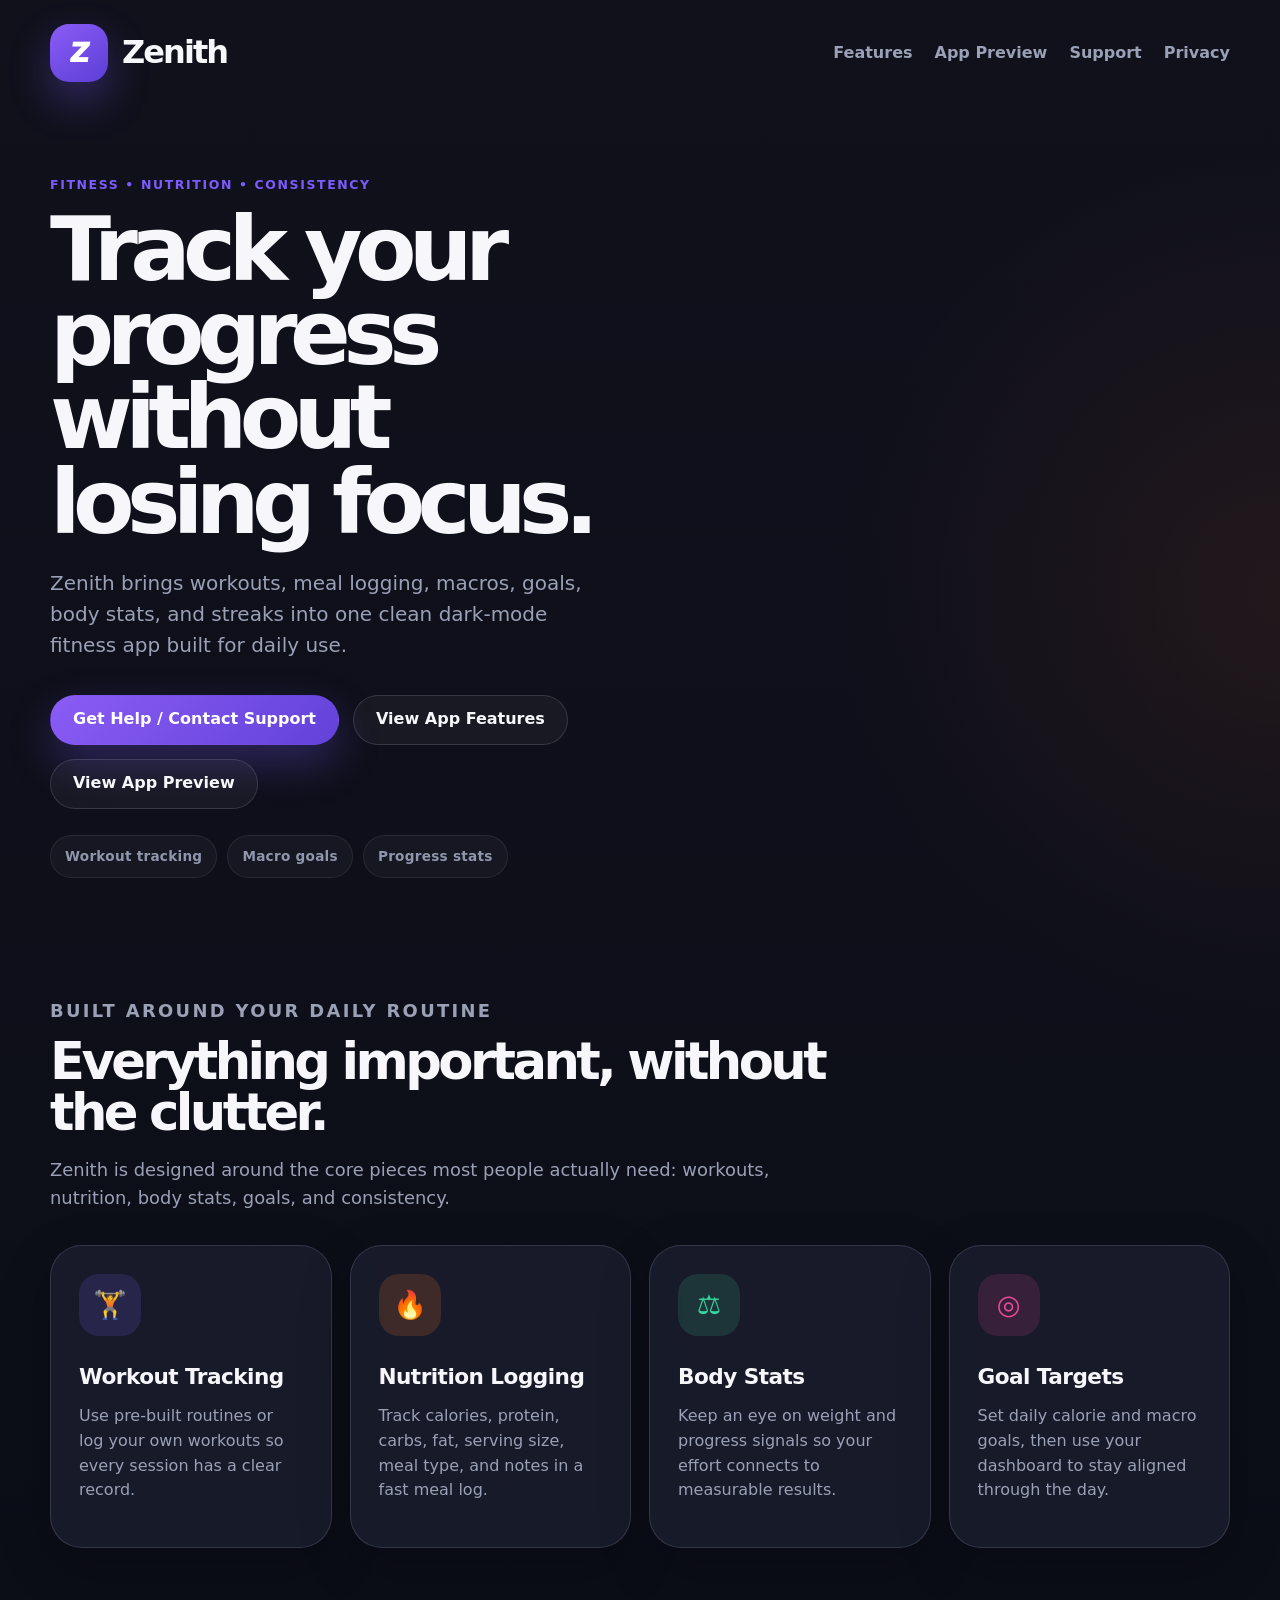
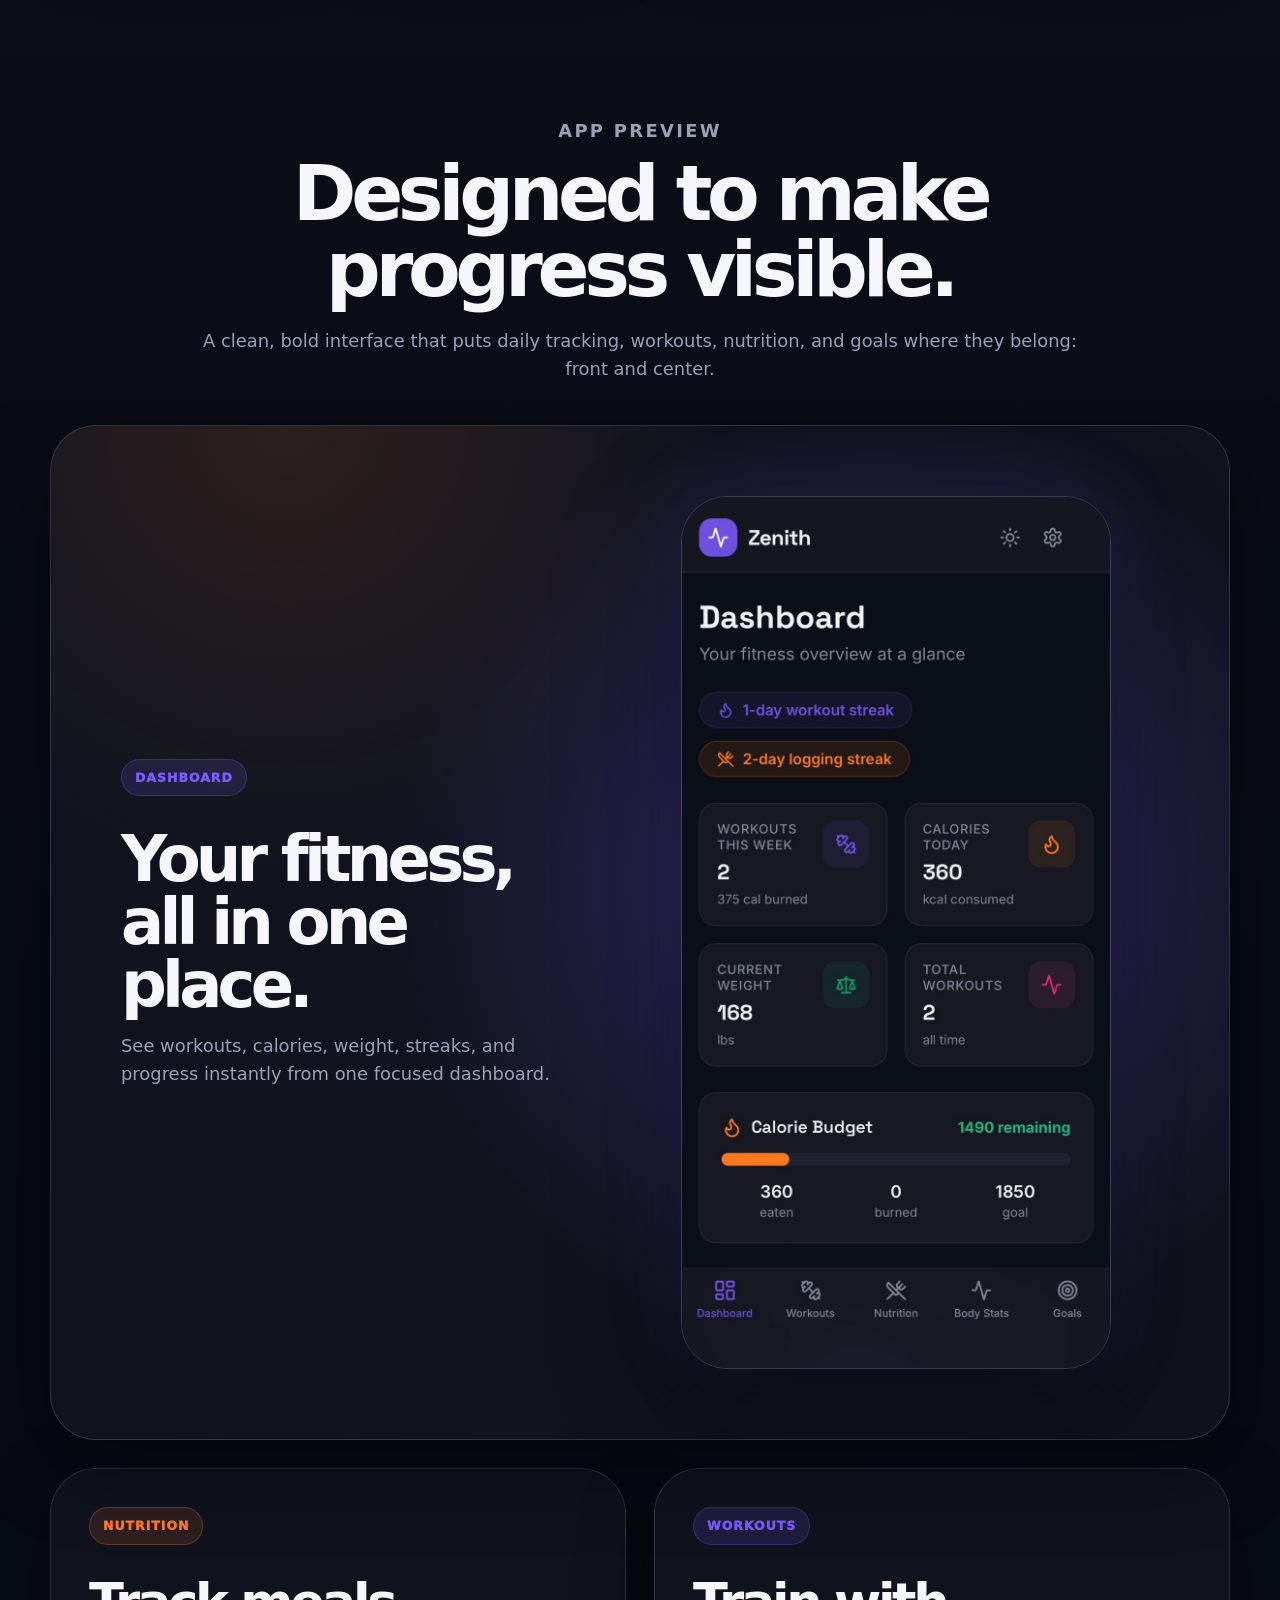
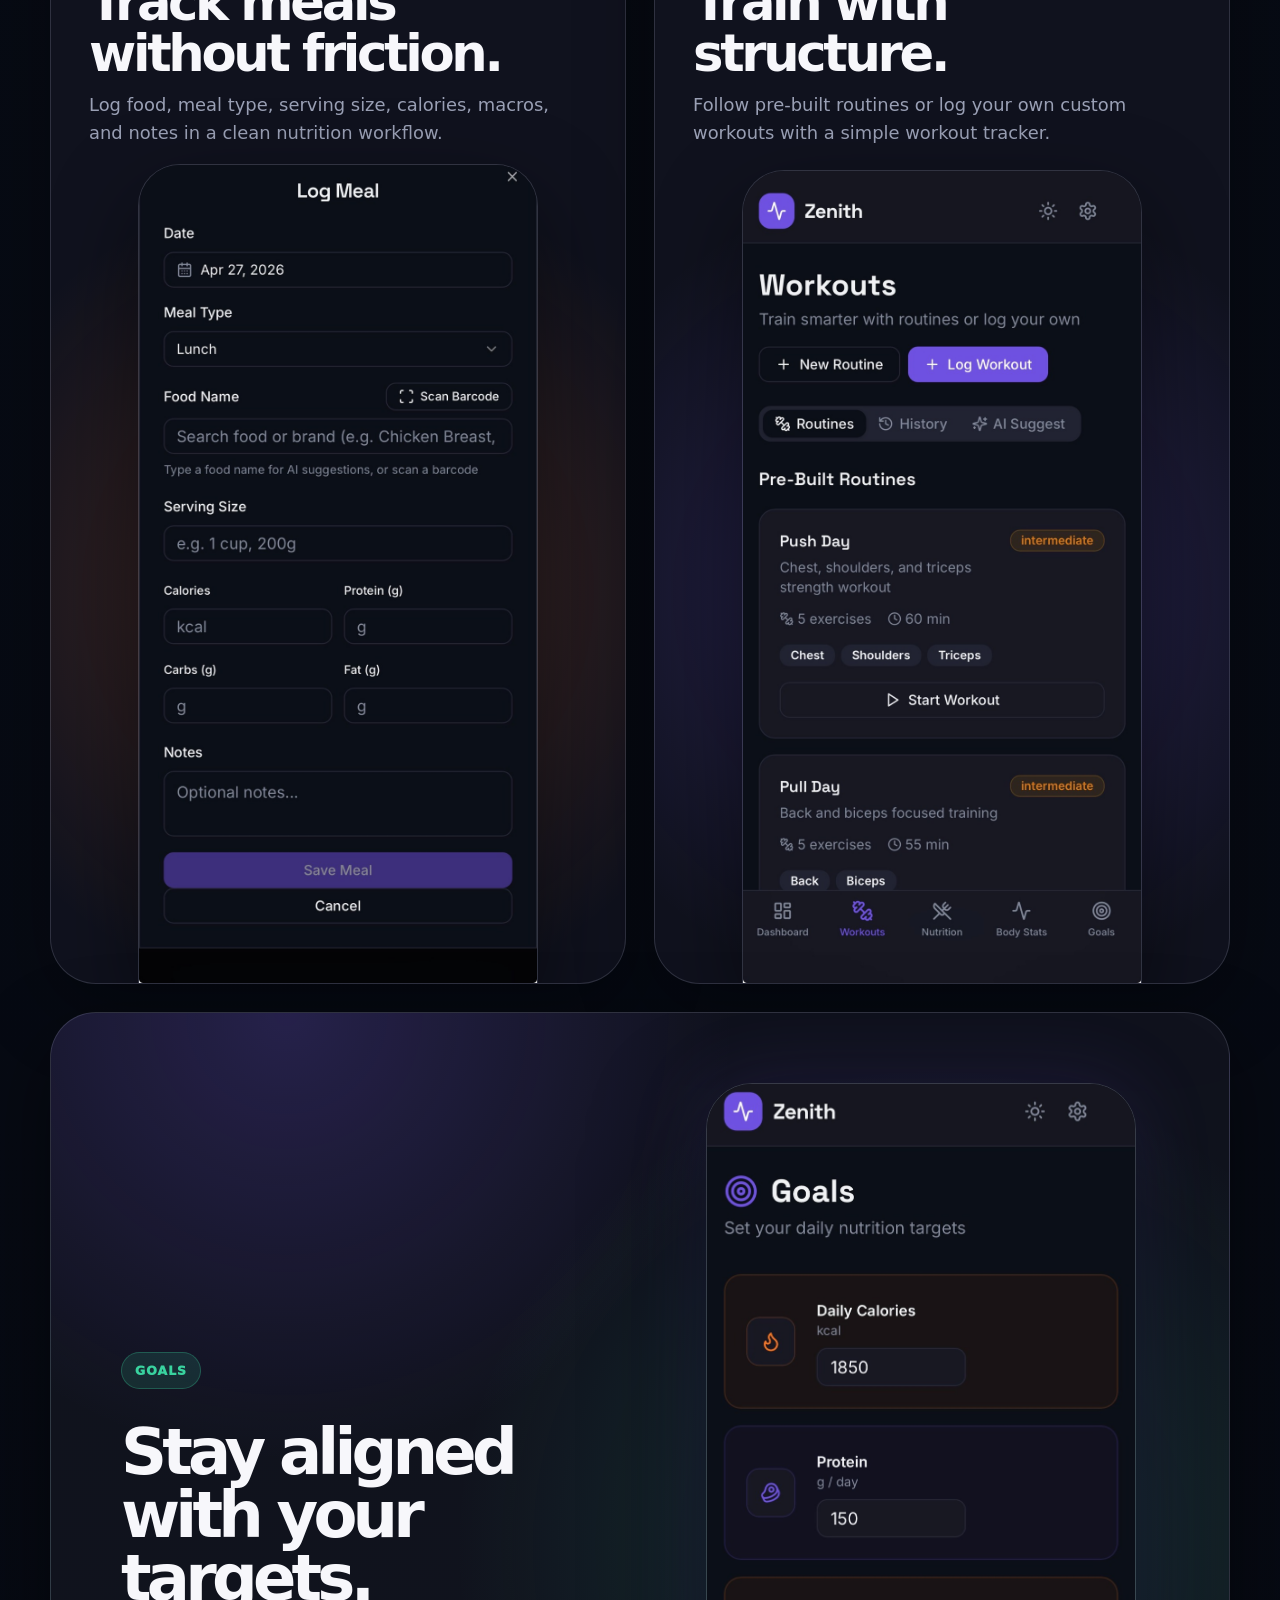
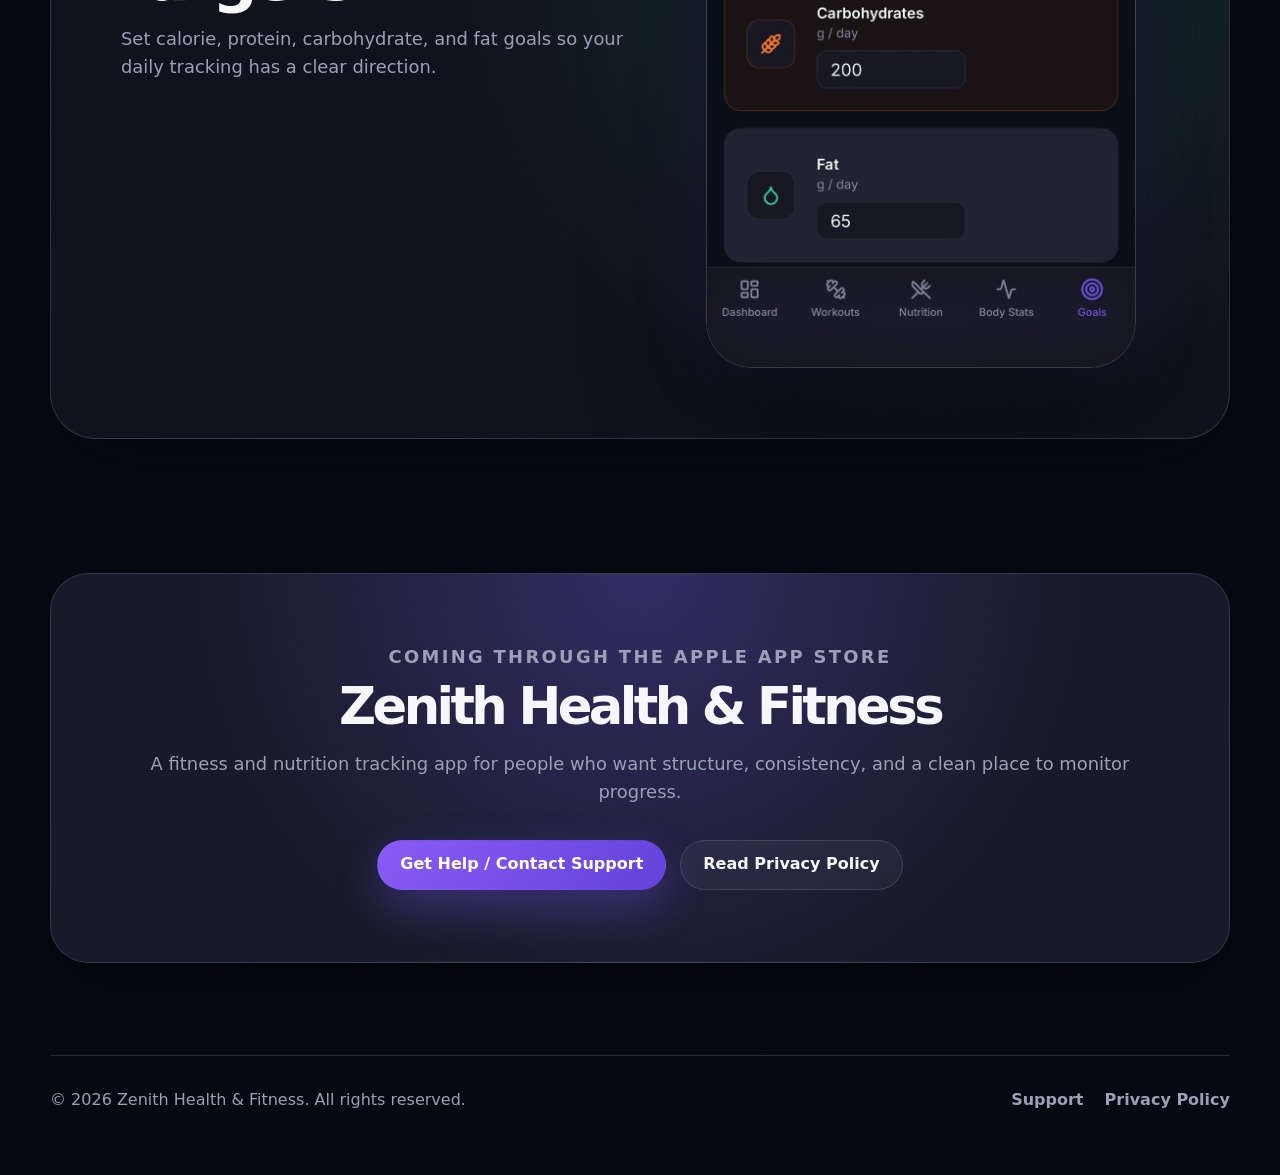
==== commit ef79f494: "Modify hero section and remove hero visual Updated hero section to remove visual element and adjuste" ====
--- a/index.html
+++ b/index.html
@@ -28,7 +28,7 @@
   </header>
 
   <main>
-    <section class="hero">
+    <section class="hero no-hero-image">
       <div class="hero-copy">
         <p class="eyebrow">Fitness • Nutrition • Consistency</p>
         <h1>Track your progress without losing focus.</h1>
@@ -47,10 +47,6 @@
           <span>Macro goals</span>
           <span>Progress stats</span>
         </div>
-      </div>
-
-      <div class="hero-visual" aria-label="Zenith app screenshots preview">
-        <img src="assets/screenshots/zenith-screens-composite.png" alt="Zenith Health & Fitness app screens showing dashboard, nutrition, workouts, and goals." />
       </div>
     </section>
 
